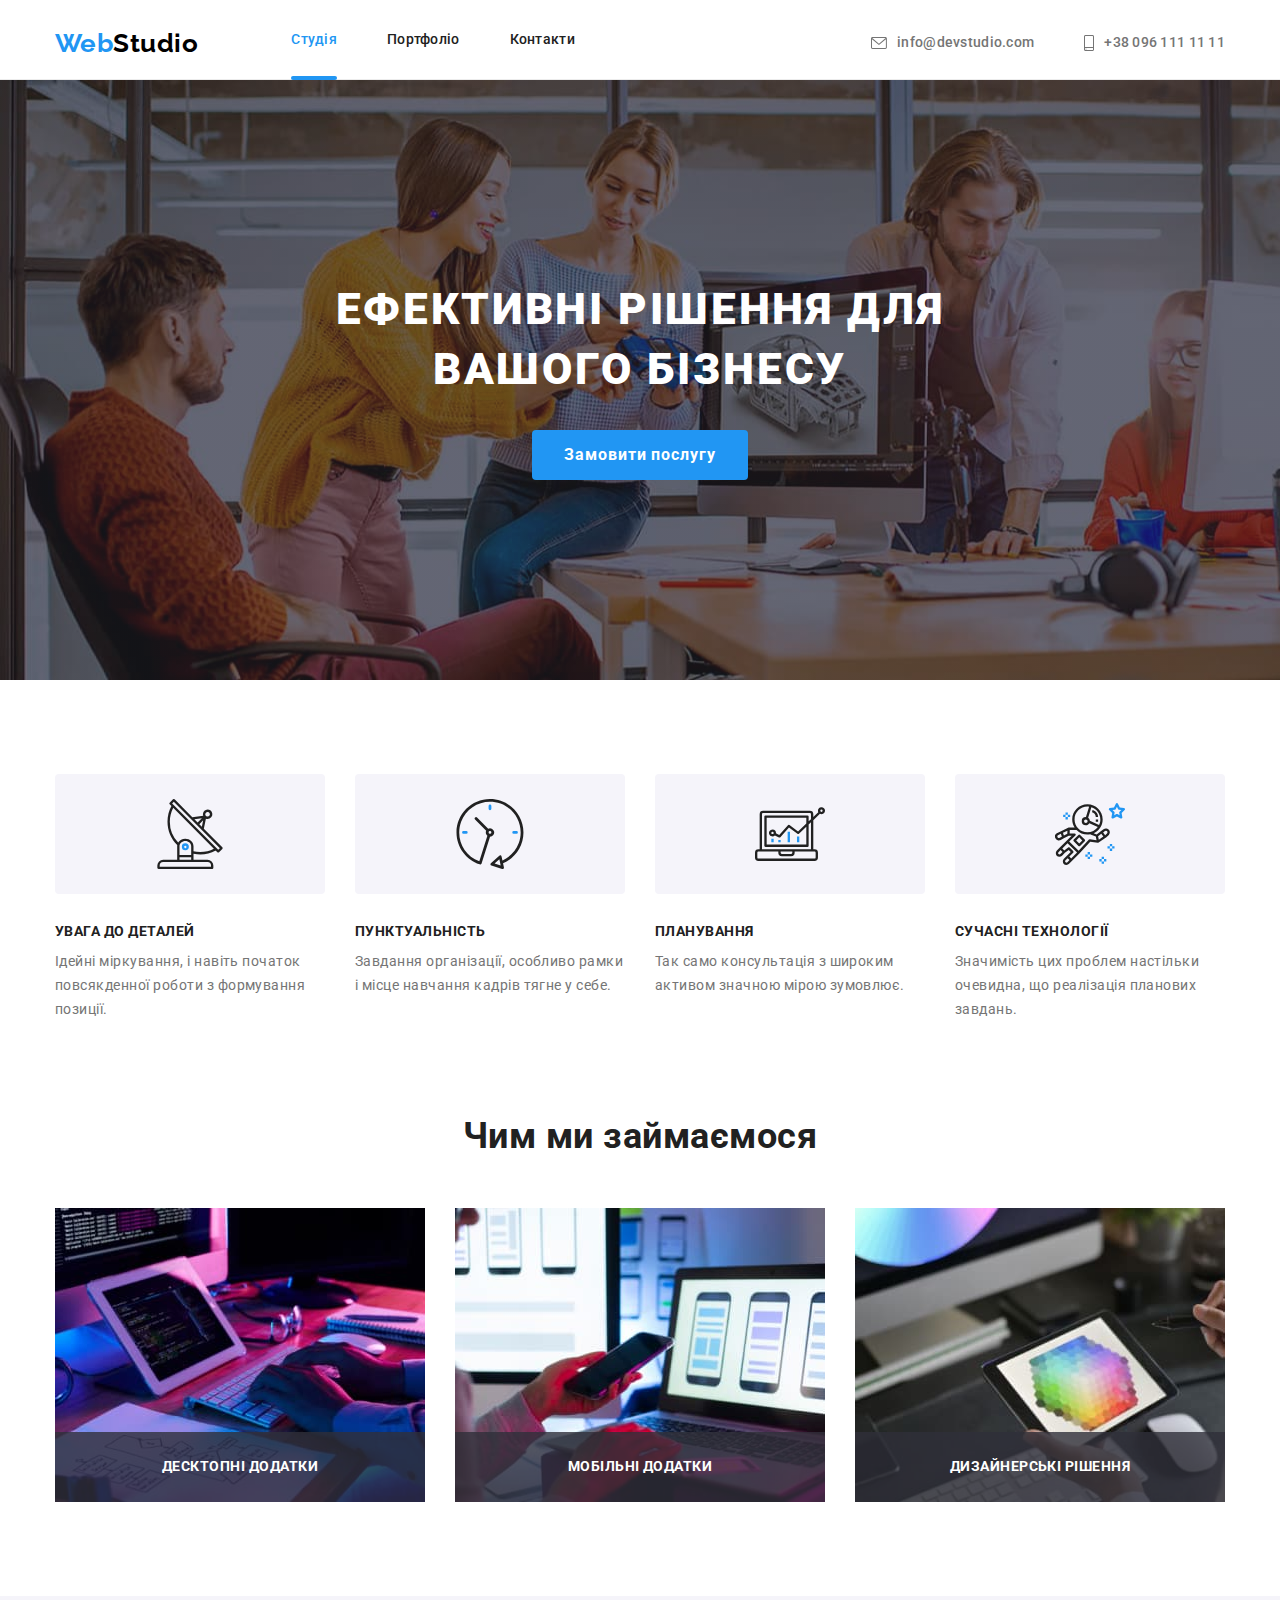
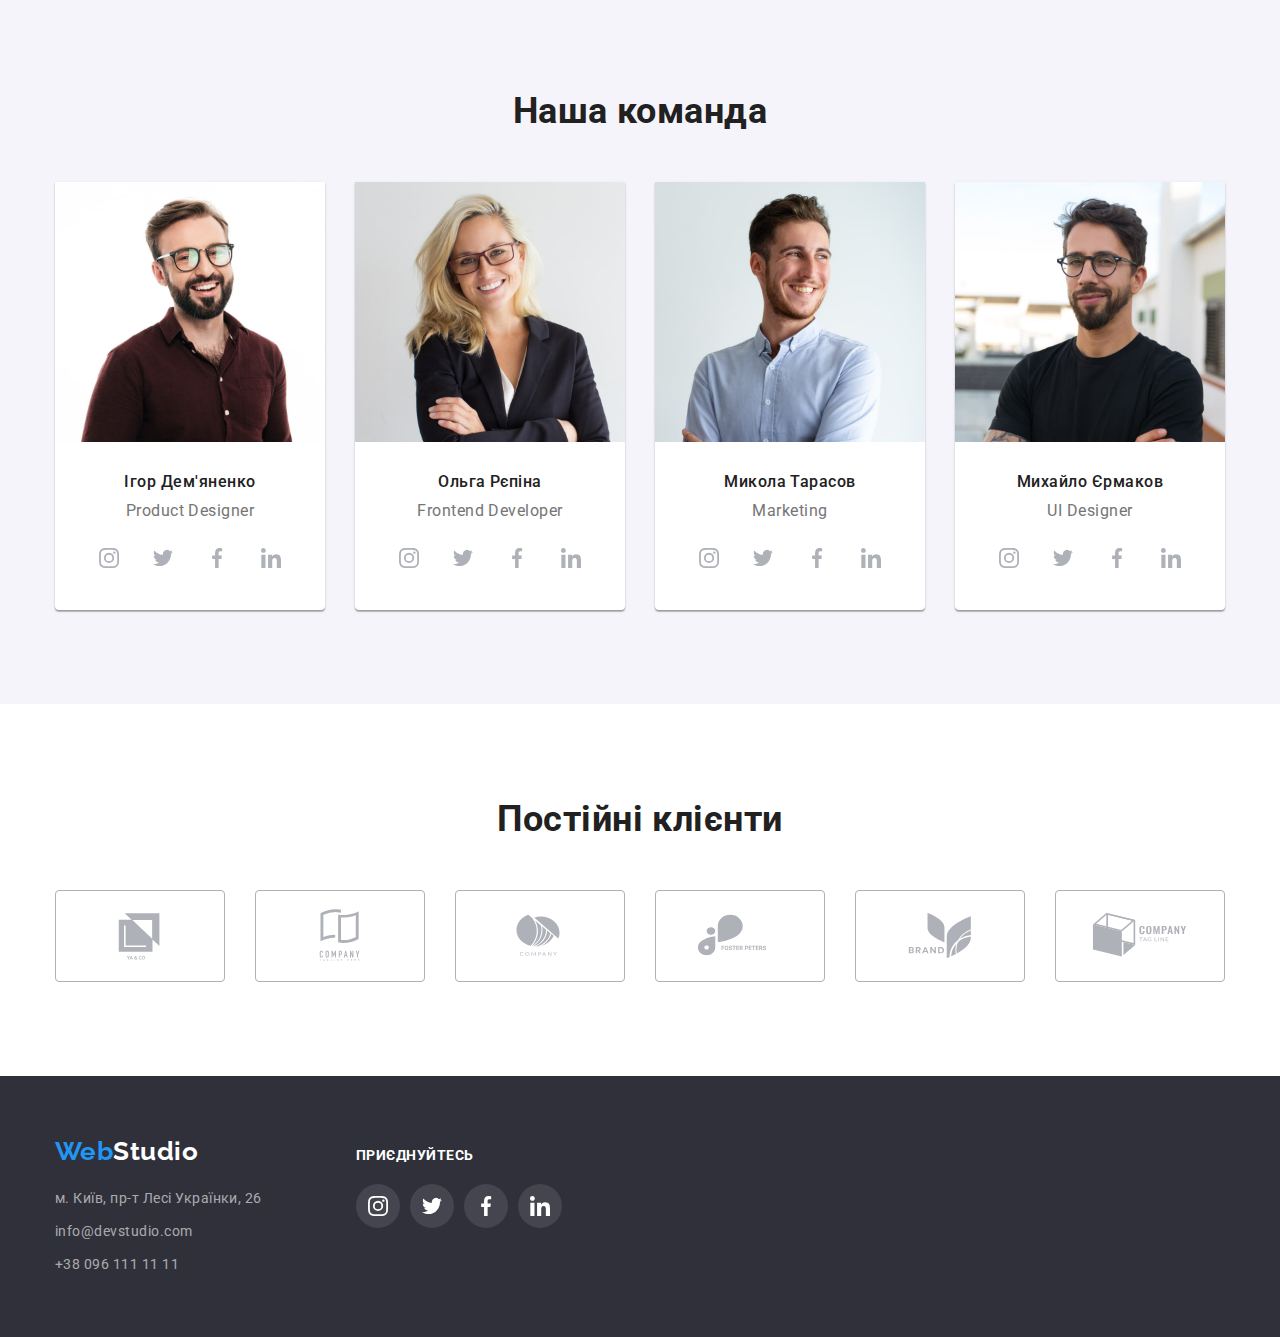
==== index.html @ 69c595b0 "Clone repository" ====
<!DOCTYPE html>
<html lang="uk">
<head>
    <meta charset="UTF-8">
    <meta http-equiv="X-UA-Compatible" content="IE=edge">
    <meta name="viewport" content="width=device-width, initial-scale=1.0">
    <title>Webstudio</title>

    <link rel="preconnect" href="https://fonts.googleapis.com">
    <link rel="preconnect" href="https://fonts.gstatic.com" crossorigin>
    <link href="https://fonts.googleapis.com/css2?family=Raleway:wght@700&family=Roboto:wght@400;500;700;900&display=swap"
        rel="stylesheet">

        <link rel="stylesheet" href="https://cdnjs.cloudflare.com/ajax/libs/modern-normalize/1.1.0/modern-normalize.min.css">

    <link rel="stylesheet" href="./css/styles.css">
</head>
<body>
    <header class="page-header">
        <div class="container page-header-container">
            <nav class="page-navigation page-navigation-container">
                <a class="logo-header link" href="./index.html">Web<span class="logo-black">Studio</span></a> 
                <ul class="menu menu-container list">
                    <li class="menu-item">
                        <a class="menu-link current link" href="./index.html">Студія</a>
                    </li>
                    <li class="menu-item">
                        <a class="menu-link link" href="./portfolio.html">Портфоліо</a>
                    </li>
                    <li class="menu-item">
                        <a class="menu-link link" href="#">Контакти</a>
                    </li>
                </ul>
            </nav>
                <ul class="page-header-contacts contacts-container list">
                    <li class="page-header-contacts-item">
                        <a class="contact link" href="mailto:info@devstudio.com">
                            <svg class="icon-header" width="16" height="12">
                                <use href="./images/sprite.svg#icon-envelope"></use>
                            </svg>info@devstudio.com</a>
                    </li>
                    <li class="page-header-contacts-item">
                        <a class="contact link" href="tel:+380961111111">
                            <svg class="icon-header" width="10" height="16">
                                <use href="./images/sprite.svg#icon-smartphone"></use>
                            </svg>+38 096 111 11 11</a>
                    </li>
                </ul>
        </div>
    </header>

    <main>
        <section class="hero">
            <div class="container">
                <h1 class="hero-title">Ефективні рішення для вашого бізнесу</h1>
                <button type="button" class="modal-open-btn" data-modal-open>Замовити послугу</button>
            </div>
        </section>

        <section class="advantages section">
            <div class="container">
                <h2 class="section-title visually-hidden">Наші переваги</h2>
                <ul class="advantages-list list">
                    <li class="advantages-item">
                        <div class="advantages-icon-box">
                            <svg width="70" height="70">
                                <use href="./images/sprite.svg#icon-antenna"></use>
                            </svg>
                        </div>
                        <h3 class="advantages-subtitle subtitle">Увага до деталей</h3>
                        <p class="advantages-desc">Ідейні міркування, і навіть початок повсякденної роботи з формування позиції.
                        </p>
                    </li>
                    <li class="advantages-item">
                        <div class="advantages-icon-box">
                            <svg width="70" height="70">
                                <use href="./images/sprite.svg#icon-clock"></use>
                            </svg>
                        </div>
                        <h3 class="advantages-subtitle subtitle">Пунктуальність</h3>
                        <p class="advantages-desc">Завдання організації, особливо рамки і місце навчання кадрів тягне у себе.
                        </p>
                    </li>
                    <li class="advantages-item">
                        <div class="advantages-icon-box">
                            <svg width="70" height="70">
                                <use href="./images/sprite.svg#icon-diagram"></use>
                            </svg>
                        </div>
                        <h3 class="advantages-subtitle subtitle">Планування</h3>
                        <p class="advantages-desc">Так само консультація з широким активом значною мірою зумовлює.</p>
                    </li>
                    <li class="advantages-item">
                        <div class="advantages-icon-box"> 
                            <svg width="70" height="70">
                                <use href="./images/sprite.svg#icon-astronaut"></use>
                            </svg>
                        </div>
                        <h3 class="advantages-subtitle subtitle">Сучасні технології</h3>
                        <p class="advantages-desc">Значимість цих проблем настільки очевидна, що реалізація планових завдань.
                        </p>
                    </li>
                </ul>
            </div>
        </section>

        <section class="gallery section">
            <div class="container">
                <h2 class="section-title">Чим ми займаємося</h2>
                <ul class="gallery-list list">
                    <li class="gallery-item">
                        <div class="gallery-item-box">
                            <p class="gallery-item-desc">
                                Десктопні додатки
                            </p>
                        </div>
                        <img src="./images/img1.jpg" alt="Людина пише код" width="370">
                    </li>
                    <li class="gallery-item">
                        <div class="gallery-item-box">
                            <p class="gallery-item-desc">
                                Мобільні додатки
                            </p>
                        </div>
                        <img src="./images/img2.jpg" alt="Людина тримає телефон" width="370">
                    </li>
                    <li class="gallery-item">
                        <div class="gallery-item-box">
                            <p class="gallery-item-desc">
                                Дизайнерські рішення
                            </p>
                        </div>
                        <img src="./images/img3.jpg" alt="Людина працює над дизайном" width="370">
                    </li>
                </ul>
            </div>
        </section>

        <section class="team section">
            <div class="container">
                <h2 class="section-title">Наша команда</h2>
                <ul class="team-list list">
                    <li class="team-item">
                        <img src="./images/igor_d.jpg" alt="Ігор Дем'яненко" width="270">
                        <div class="team-item-info">
                            <h3 class="team-member subtitle">Ігор Дем'яненко</h3>
                            <p class="team-desc">Product Designer</p>
                            <ul class="team-sm-links list">
                                <li class="sm-links-item">
                                    <a class="sm-link-icon" href="">
                                        <svg class="icon" width="20" height="20">
                                            <use href="./images/sprite.svg#icon-instagram"></use>
                                        </svg>
                                    </a>
                                </li>
                                <li class="sm-links-item">
                                    <a class="sm-link-icon" href="">
                                        <svg class="icon" width="20" height="20">
                                            <use href="./images/sprite.svg#icon-twitter"></use>
                                        </svg>
                                    </a>
                                </li>
                                <li class="sm-links-item">
                                    <a class="sm-link-icon" href="">
                                        <svg class="icon" width="20" height="20">
                                            <use href="./images/sprite.svg#icon-facebook"></use>
                                        </svg>
                                    </a>
                                </li>
                                <li class="sm-links-item"> 
                                    <a class="sm-link-icon" href="">
                                        <svg class="icon" width="20" height="20">
                                            <use href="./images/sprite.svg#icon-linkedin"></use>
                                        </svg>
                                    </a>
                                </li>
                            </ul>
                        </div>
                    </li>
                    <li class="team-item">
                        <img src="./images/olga_r.jpg" alt="Ольга Рєпіна" width="270">
                        <div class="team-item-info">
                            <h3 class="team-member subtitle">Ольга Рєпіна</h3>
                            <p class="team-desc">Frontend Developer</p>
                            <ul class="team-sm-links list">
                                <li class="sm-links-item">
                                    <a class="sm-link-icon" href="">
                                        <svg class="icon" width="20" height="20">
                                            <use href="./images/sprite.svg#icon-instagram"></use>
                                        </svg>
                                    </a>
                                </li>
                                <li class="sm-links-item">
                                    <a class="sm-link-icon" href="">
                                        <svg class="icon" width="20" height="20">
                                            <use href="./images/sprite.svg#icon-twitter"></use>
                                        </svg>
                                    </a>
                                </li>
                                <li class="sm-links-item">
                                    <a class="sm-link-icon" href="">
                                        <svg class="icon" width="20" height="20">
                                            <use href="./images/sprite.svg#icon-facebook"></use>
                                        </svg>
                                    </a>
                                </li>
                                <li class="sm-links-item">
                                    <a class="sm-link-icon" href="">
                                        <svg class="icon" width="20" height="20">
                                            <use href="./images/sprite.svg#icon-linkedin"></use>
                                        </svg>
                                    </a>
                                </li>
                            </ul>
                        </div>
                    </li>
                    <li class="team-item">
                        <img src="./images/mykola_t.jpg" alt="Микола Тарасов" width="270">
                        <div class="team-item-info">
                            <h3 class="team-member subtitle">Микола Тарасов</h3>
                            <p class="team-desc">Marketing</p>
                            <ul class="team-sm-links list">
                                <li class="sm-links-item">
                                    <a class="sm-link-icon" href="">
                                        <svg class="icon" width="20" height="20">
                                            <use href="./images/sprite.svg#icon-instagram"></use>
                                        </svg>
                                    </a>
                                </li>
                                <li class="sm-links-item">
                                    <a class="sm-link-icon" href="">
                                        <svg class="icon" width="20" height="20">
                                            <use href="./images/sprite.svg#icon-twitter"></use>
                                        </svg>
                                    </a>
                                </li>
                                <li class="sm-links-item">
                                    <a class="sm-link-icon" href="">
                                        <svg class="icon" width="20" height="20">
                                            <use href="./images/sprite.svg#icon-facebook"></use>
                                        </svg>
                                    </a>
                                </li>
                                <li class="sm-links-item">
                                    <a class="sm-link-icon" href="">
                                        <svg class="icon" width="20" height="20">
                                            <use href="./images/sprite.svg#icon-linkedin"></use>
                                        </svg>
                                    </a>
                                </li>
                            </ul>
                        </div>
                    </li>
                    <li class="team-item ">
                        <img src="./images/myhailo_e.jpg" alt="Михайло Єрмаков" width="270">
                        <div class="team-item-info">
                            <h3 class="team-member subtitle">Михайло Єрмаков</h3>
                            <p class="team-desc">UI Designer</p>
                            <ul class="team-sm-links list">
                                <li class="sm-links-item">
                                    <a class="sm-link-icon" href="">
                                        <svg class="icon" width="20" height="20">
                                            <use href="./images/sprite.svg#icon-instagram"></use>
                                        </svg>
                                    </a>
                                </li>
                                <li class="sm-links-item">
                                    <a class="sm-link-icon" href="">
                                        <svg class="icon" width="20" height="20">
                                            <use href="./images/sprite.svg#icon-twitter"></use>
                                        </svg>
                                    </a>
                                </li>
                                <li class="sm-links-item">
                                    <a class="sm-link-icon" href="">
                                        <svg class="icon" width="20" height="20">
                                            <use href="./images/sprite.svg#icon-facebook"></use>
                                        </svg>
                                    </a>
                                </li>
                                <li class="sm-links-item">
                                    <a class="sm-link-icon" href="">
                                        <svg class="icon" width="20" height="20">
                                            <use href="./images/sprite.svg#icon-linkedin"></use>
                                        </svg>
                                    </a>
                                </li>
                            </ul>
                        </div>
                    </li>
                </ul>
            </div>
        </section>

        <section class="clients section">
            <div class="container">
                <h2 class="section-title">Постійні клієнти</h2>
                <ul class="clients-list list">
                    <li class="clients-list-item">
                        <a class="client link" href="">
                            <svg class="client-icon" width="106" height="60">
                                <use href="./images/sprite.svg#icon-first-logo"></use>
                            </svg>
                        </a>
                    </li>
                    <li class="clients-list-item">
                        <a class="client link" href="">
                            <svg class="client-icon" width="106" height="60">
                                <use href="./images/sprite.svg#icon-second-logo"></use>
                            </svg>
                        </a>
                    </li>
                    <li class="clients-list-item">
                        <a class="client link" href="">
                            <svg class="client-icon" width="106" height="60">
                                <use href="./images/sprite.svg#icon-third-logo"></use>
                            </svg>
                        </a>
                    </li>
                    <li class="clients-list-item">
                        <a class="client link" href="">
                            <svg class="client-icon" width="106" height="60">
                                <use href="./images/sprite.svg#icon-fourth-logo"></use>
                            </svg>
                        </a>
                    </li>
                    <li class="clients-list-item">
                        <a class="client link" href="">
                            <svg class="client-icon" width="106" height="60">
                                <use href="./images/sprite.svg#icon-fifth-logo"></use>
                            </svg>
                        </a>
                    </li>
                    <li class="clients-list-item">
                        <a class="client link" href="">
                            <svg class="client-icon" width="106" height="60">
                                <use href="./images/sprite.svg#icon-sixth-logo"></use>
                            </svg>
                        </a>
                    </li>
                </ul>
            </div>
        </section>
    </main>

    <footer class="page-footer">
        <div class="container footer-sections">
            <div class="footer-address">
                <a class="logo-footer link" href="./index.html">Web<span class="logo-white">Studio</span></a>
                <address class="footer-info">
                    <ul class="footer-info-list list">
                        <li class="footer-info-item">
                            <a class="location link" href="https://goo.gl/maps/CPtrU1FHBa2aNyZL9" target="_blank"
                                rel="noopener noreferrer nofollow">
                                м. Київ, пр-т Лесі Українки, 26
                            </a>
                        </li>
                        <li class="footer-info-item">
                            <a class="page-footer-email link" href="mailto:info@devstudio.com">info@devstudio.com</a>
                        </li>
                        <li class="footer-info-item">
                            <a class="page-footer-phone-number link" href="tel:+380961111111">+38 096 111 11 11</a>
                        </li>
                    </ul>
                </address>
            </div>
            
            <div class="footer-social-links">
                <p class="footer-sl-title">Приєднуйтесь</p>
                <ul class="footer-social-links-list list">
                    <li class="footer-sl-item">
                        <a class="sm-link-icon footer-link link" href="">
                            <svg class="footer-icon" width="20" height="20">
                                <use href="./images/sprite.svg#icon-instagram"></use>
                            </svg>
                        </a>
                    </li>
                    <li class="footer-sl-item">
                        <a class="sm-link-icon footer-link link" href="">
                            <svg class="footer-icon" width="20" height="20">
                                <use href="./images/sprite.svg#icon-twitter"></use>
                            </svg>
                        </a>
                    </li>
                    <li class="footer-sl-item">
                        <a class="sm-link-icon footer-link link" href="">
                            <svg class="footer-icon" width="20" height="20">
                                <use href="./images/sprite.svg#icon-facebook"></use>
                            </svg>
                        </a>
                    </li>
                    <li class="footer-sl-item">
                        <a class="sm-link-icon footer-link link" href="">
                            <svg class="footer-icon" width="20" height="20">
                                <use href="./images/sprite.svg#icon-linkedin"></use>
                            </svg>
                        </a>
                    </li>
                </ul>
            </div>
        </div>
    </footer>

    <div class="backdrop is-hidden" data-modal>
        <div class="modal">
            <button type="button" class="modal-close-btn" data-modal-close>
                <svg class="close-icon" width="18" height="18">
                    <use href="./images/sprite.svg#icon-modal-close-btn"></use>
                </svg>
            </button>
        </div>
    </div>

    <script src="./js/modal.js"></script>
</body>
</html>
---- css/styles.css ----
:root {
    --primary-text-color: #212121;
    --secondary-text-color: #757575;
    --accent-color: #2196F3;
    --active-accent-color: #188CE8;
    --primary-white-color: #FFFFFF;
    --primary-black-color: #000000;
    --logo-font: 'Raleway', sans-serif;
    --hero-bcg-color: #C4C4C4;
    --footer-bcg-color: #2F303A;
    --primary-grey-color: #F5F4FA;
    --opacity-white: rgba(255, 255, 255, 0.6);
    --footer-icon-bcg: rgba(255, 255, 255, 0.1);
    --description-bcg: rgba(47, 48, 58, 0.8);
    --portfolio-overlay-color: rgba(33, 150, 243, 0.9);
    --backdrop-bcg-color: rgba(0, 0, 0, 0.2);
    --border-color: #EEEEEE;
    --header-border: #ECECEC;
    --icon-color: #AFB1B8;
    --transition-basic: 250ms cubic-bezier(0.4, 0, 0.2, 1);
    --transition-long: 400ms cubic-bezier(0.4, 0, 0.2, 1);
}

.link {
    text-decoration: none;
    display: inline-block;
}

.list {
    list-style: none;
}

img {
    display: block;
}

body {
    font-family: 'Roboto', sans-serif;
    background-color: var(--primary-white-color);
    letter-spacing: 0.03em;
}

h1, h2, h3, h4, p {
    margin-top: 0;
    margin-bottom: 0;
}

ul, ol {
    margin-top: 0;
    margin-bottom: 0;
    padding-left: 0;
}

/* Common classes  */

.container {
    width: 1200px;
    margin-left: auto;
    margin-right: auto;
    padding-left: 15px;
    padding-right: 15px;
}

.section {
    padding-top: 94px;
}

.section-title {
    font-weight: 700;
    font-size: 36px;
    line-height: 1.17;
    text-align: center;
    color: var(--primary-text-color);
    margin-bottom: 50px;
}

.subtitle {
    margin-bottom: 10px;
}

.visually-hidden {
    position: absolute;
    white-space: nowrap;
    width: 1px;
    height: 1px;
    overflow: hidden;
    border: 0;
    padding: 0;
    clip: rect(0 0 0 0);
    clip-path: inset(50%);
    margin: -1px;
}

/* LOGO */

.logo-header,
.logo-footer, 
.logo-black, 
.logo-white {
    font-family: var(--logo-font);
    font-weight: 700;
    font-size: 26px;
    line-height: 1.19;
}

.logo-header {
    margin-right: 93px;
}

.logo-header, .logo-footer {
    color: var(--accent-color);
}
.logo-black {
    color: var(--primary-black-color);
}

.logo-white {
    color: var(--primary-white-color);
}

/* HEADER */

.page-header-container,
.page-navigation-container,
.contacts-container {
    display: flex;
    align-items: center;
}

.menu-container {
    display: flex;
    align-items: center;
    column-gap: 50px;
}

.page-header {
    padding-top: 7px;
    border-bottom: 1px solid var(--header-border);
}

.menu-link, 
.contact {
    font-weight: 500;
    font-size: 14px;
    line-height: 1.14;
    letter-spacing: 0.02em;
    transition: color var(--transition-basic);
}

.contact {
    color: var(--secondary-text-color);
    display: flex;
    align-items: center;
}

.menu-link {
    position: relative;
    padding-top: 25px;
    padding-bottom: 31px;
    color: var(--primary-text-color);
}

.menu-link::before {
    content: "";
    position: absolute;
    height: 4px;
    width: 100%;
    right: 0;
    bottom: -1px;
    border-radius: 2px;
    background: var(--accent-color);
    transform: scale(0);
    transition: transform var(--transition-basic);
}

.menu-link:hover::before,
.menu-link:focus::before {
    transform: scale(1);
}

.menu-link.current {
    color: var(--accent-color);
}

.menu-link.current::after {
    content: "";
    position: absolute;
    display: block;
    height: 4px;
    width: 100%;
    right: 0;
    bottom: -1px;
    border-radius: 2px;
    background: var(--accent-color);
}

.page-header-contacts {
    margin-left: auto;
}

.page-header-contacts-item:not(:last-child) {
    margin-right: 50px;
}

.icon-header {
    fill: currentColor;
    margin-right: 10px;
}

.menu-link:hover,
.menu-link:focus,
.contact:hover,
.contact:focus {
    color: var(--accent-color);
}

/* HERO */

.hero {
    padding-top: 200px;
    padding-bottom: 200px;
    text-align: center;
    background-color: var(--hero-bcg-color);
    background-image: linear-gradient(rgba(47, 48, 58, 0.4),rgba(47, 48, 58, 0.4)),
    url(../images/hero_bg.jpg);
    max-width: 1600px;
    margin: 0 auto;
    background-size: cover;
    background-repeat: no-repeat;
}

.hero-title {
    font-weight: 900;
    font-size: 44px;
    line-height: 1.36;
    letter-spacing: 0.06em;
    text-transform: uppercase;
    display: flex;
    width: 696px;
    margin-bottom: 30px;
    margin-left: auto;
    margin-right: auto;
    
    color: var(--primary-white-color);
}

/* BUTTON */

.modal-open-btn {
    font-weight: 700;
    font-size: 16px;
    line-height: 1.88;
    align-items: center;
    letter-spacing: 0.06em;
    padding: 10px 32px;
    border-radius: 4px;
    cursor: pointer;
    border: 0;
    transition: color var(--transition-basic), background-color var(--transition-basic);
    
    color: var(--primary-white-color);
    background-color: var(--accent-color);
}

.modal-open-btn:hover,
.modal-open-btn:focus {
    color: var(--primary-white-color);
    background-color: var(--active-accent-color);
}

/* ADVANTAGES */

.advantages-list{
    display: flex;
    justify-content: space-between;
    gap: 30px;
}

.advantages-item {
    flex-basis: calc((100% - 90px) / 4);
}

.advantages-icon-box {
    background-color: var(--primary-grey-color);
    display: flex;
    justify-content: center;
    align-items: center;
    height: 120px;
    border-radius: 4px;
    margin-bottom: 30px;
}

.advantages-subtitle {
    font-weight: 700;
    font-size: 14px;
    line-height: 1.14;
    text-transform: uppercase;
    color: var(--primary-text-color);
}

.advantages-desc {
    font-size: 14px;
    line-height: 1.71;
    color: var(--secondary-text-color);
}

/* GALLERY */

.gallery {
    padding-bottom: 94px;
}

.gallery-list {
    display: flex;
    justify-content: space-between;
}

.gallery-item {
    position: relative;
}

.gallery-item-box {
    position: absolute;
    display: flex;
    align-items: center;
    justify-content: center;
    bottom: 0;
    left: 0;
    width: 100%;
    height: 70px;
    background-color: var(--description-bcg);
}

.gallery-item-desc {
    font-weight: 700;
    font-size: 14px;
    line-height: 1.14;
    text-transform: uppercase;
    color: var(--primary-white-color);
}

/* TEAM */

.team {
    background-color: var(--primary-grey-color);
    padding-bottom: 94px;
}

.team-list {
    display: flex;
    justify-content: space-between;
    gap: 30px;
}

.team-item {
    background-color: var(--primary-white-color);
    text-align: center;
    box-shadow: 0px 1px 3px rgba(0, 0, 0, 0.12), 0px 1px 1px rgba(0, 0, 0, 0.14), 0px 2px 1px rgba(0, 0, 0, 0.2);
    border-radius: 0px 0px 4px 4px;
}

.team-item-info {
    padding-top: 30px;
    padding-bottom: 30px;
}

.team-member {
    font-weight: 500;
    font-size: 16px;
    line-height: 1.19;
    color: var(--primary-text-color);
}

.team-desc {
    font-size: 16px;
    line-height: 1.19;
    color: var(--secondary-text-color);
}

.team-sm-links {
    margin-top: 16px;
    display: flex;
    justify-content: center;
    gap: 10px;
}

.sm-link-icon {
    display: flex;
    align-items: center;
    justify-content: center;
    border-radius: 50%;
    width: 44px;
    height: 44px;

    transition: background-color var(--transition-basic);
}

.sm-link-icon:hover,
.sm-link-icon:focus {
    background-color: var(--accent-color);
}

.icon {
    fill: var(--icon-color);
    transition: fill var(--transition-basic);
}

.sm-link-icon:hover .icon,
.sm-link-icon:focus .icon {
    fill: var(--primary-white-color);
}

/* CLIENTS */

.clients {
    padding-bottom: 94px;
}

.clients-list {
    display: flex;
    justify-content: space-between;
    gap: 30px;
}

.clients-list-item {
    flex-basis: calc((100% - 150px) / 6);
}

.client {
    display: flex;
    justify-content: center;
    align-items: center;
    height: 92px;
    fill: var(--icon-color);
    border: 1px solid var(--icon-color);
    border-radius: 4px;

    transition: fill var(--transition-basic), border var(--transition-basic);
}

.client:hover,
.client:focus {
    fill: var(--accent-color);
    border: 1px solid var(--accent-color);
}

/* FOOTER */

.page-footer {
    background-color: var(--footer-bcg-color);
    padding-top: 60px;
    padding-bottom: 60px;
}

.footer-sections {
    display: flex;
    align-items: baseline;
}

.footer-address {
    margin-right: 70px;
}

.footer-info {
    margin-top: 20px;
    width: 231px;
}

.footer-info-item:not(:last-child) {
    margin-bottom: 9px;
}

.location,
.page-footer-email,
.page-footer-phone-number {
    font-style: normal;
    font-size: 14px;
    line-height: 1.71;
    color: var(--opacity-white);

    transition: color var(--transition-basic);
}

.location:hover,
.location:focus,
.page-footer-email:hover,
.page-footer-email:focus,
.page-footer-phone-number:hover,
.page-footer-phone-number:focus {
    color: var(--primary-white-color);
}

.footer-sl-title {
    font-weight: 700;
    font-size: 14px;
    line-height: 1.14;
    text-transform: uppercase;
    color: var(--primary-white-color);
}

.footer-social-links-list {
    display: flex;
    gap: 10px;
    margin-top: 20px;
}

.footer-link {
    background-color: var(--footer-icon-bcg);
}

.footer-icon {
    fill: var(--primary-white-color);
}

/* Portfolio */

.portfolio {
    padding-bottom: 94px;
}

.filter-list {
    display: flex;
    justify-content: center;
    gap: 8px;
}

.filter-item-btn {
    font-family: inherit;
    font-weight: 500;
    font-size: 16px;
    line-height: 1.66;
    text-align: center;
    padding: 6px 22px;
    border-radius: 4px;
    color: var(--primary-text-color);
    background-color: var(--primary-grey-color);
    cursor: pointer;
    border: 0;

    transition: color var(--transition-basic), background-color var(--transition-basic), box-shadow var(--transition-basic);
}

.filter-item-btn:hover,
.filter-item-btn:focus {
    color: var(--primary-white-color);
    background-color: var(--accent-color);
    box-shadow: 0px 3px 1px rgba(0, 0, 0, 0.1), 0px 1px 2px rgba(0, 0, 0, 0.08), 0px 2px 2px rgba(0, 0, 0, 0.12);
}

.portfolio-list {
    display: flex;
    flex-wrap: wrap;
    gap: 30px;
    margin-top: 50px;
}

.portfolio-item {
    flex-basis: calc((100% - 60px) / 3);

}

.portfolio-item-link {
    transition: box-shadow var(--transition-basic);
}

.portfolio-item-link:hover,
.portfolio-item-link:focus {
    box-shadow: 0px 1px 1px rgba(0, 0, 0, 0.12), 0px 4px 4px rgba(0, 0, 0, 0.06), 1px 4px 6px rgba(0, 0, 0, 0.16);
}

.portfolio-item-info {
    padding: 20px 24px;
    border-left: 1px solid var(--border-color);
    border-right: 1px solid var(--border-color);
    border-bottom: 1px solid var(--border-color);
}

.portfolio-item-title {
    font-weight: 700;
    font-size: 18px;
    line-height: 2;
    letter-spacing: 0.06em;
    margin-bottom: 4px;
    color: var(--primary-text-color);
}

.portfolio-desc {
    font-size: 16px;
    line-height: 1.88;
    color: var(--secondary-text-color);
}

.portfolio-wrapper {
    position: relative;
    display: flex;
    overflow: hidden;
    
}

.portfolio-overlay {
    position: absolute;
    top: 0;
    left: 0;
    width: 100%;
    height: 100%;
    overflow: auto;
    transform: translateY(101%);
    transition: transform var(--transition-long);
    
    font-size: 18px;
    line-height: 1.56;
    padding: 63px 24px;
    color: var(--primary-white-color);
    background-color: var(--portfolio-overlay-color);
}

.portfolio-item-link:hover .portfolio-overlay,
.portfolio-item-link:focus .portfolio-overlay {
    transform: translateY(0);
}

/* BACKDROP MODAL */

.backdrop {
    position: fixed;
    top: 0;
    left: 0;
    z-index: 100;
    width: 100%;
    height: 100%;
    background-color: var(--backdrop-bcg-color);
    
    transition: visibility var(--transition-long), opacity var(--transition-long);
}

.backdrop.is-hidden {
    visibility: hidden;
    opacity: 0;
    pointer-events: none;
}

.modal {
    position: absolute;
    top: 50%;
    left: 50%;
    transform: translate(-50%, -50%);
    width: 528px;
    height: 581px;
    background-color: var(--primary-white-color);
    box-shadow: 0px 1px 3px rgba(0, 0, 0, 0.12), 0px 1px 1px rgba(0, 0, 0, 0.14), 0px 2px 1px rgba(0, 0, 0, 0.2);
    border-radius: 4px;
}

.modal-close-btn {
    position: absolute;
    top: 8px;
    right: 8px;
    background-color: transparent;
    border: 1px solid rgba(0, 0, 0, 0.1);
    border-radius: 50%;
    cursor: pointer;
    width: 30px;
    height: 30px;
    display: flex;
    align-items: center;
    justify-content: center;
    padding: 0;
}
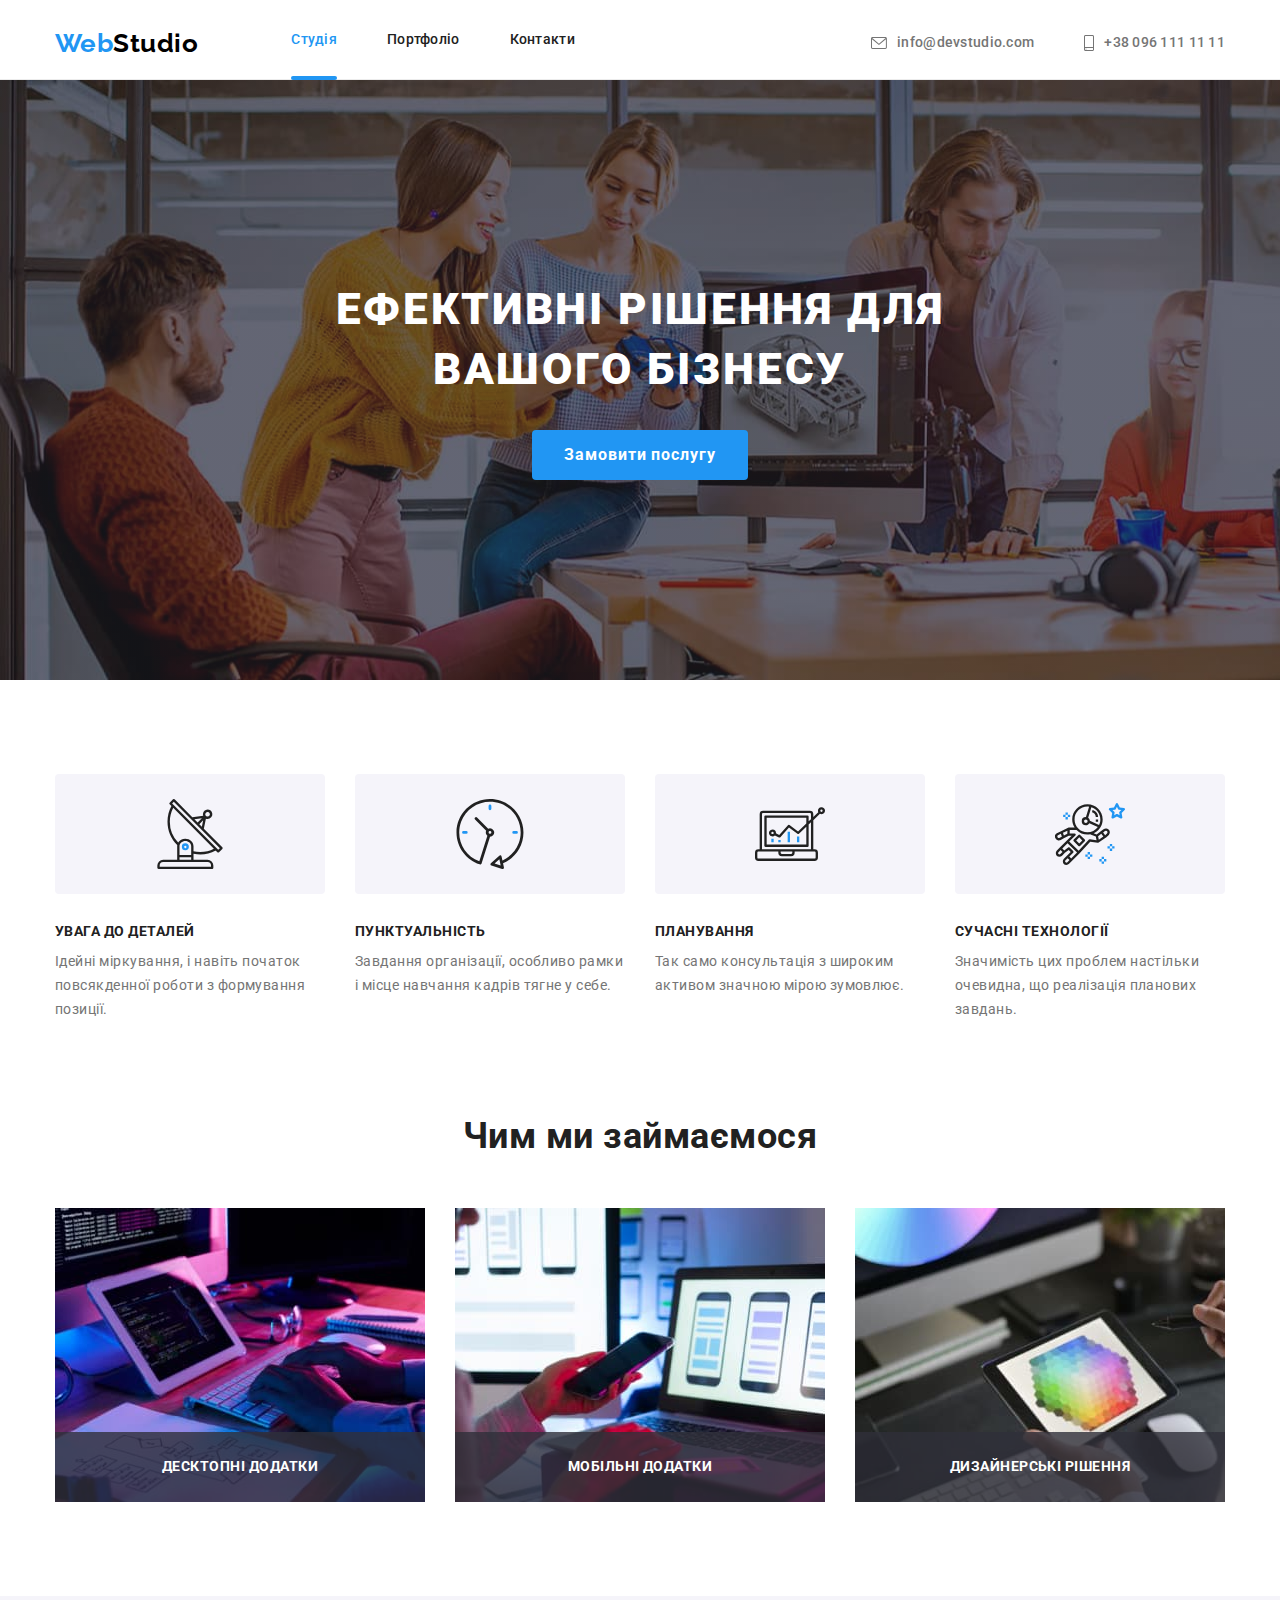
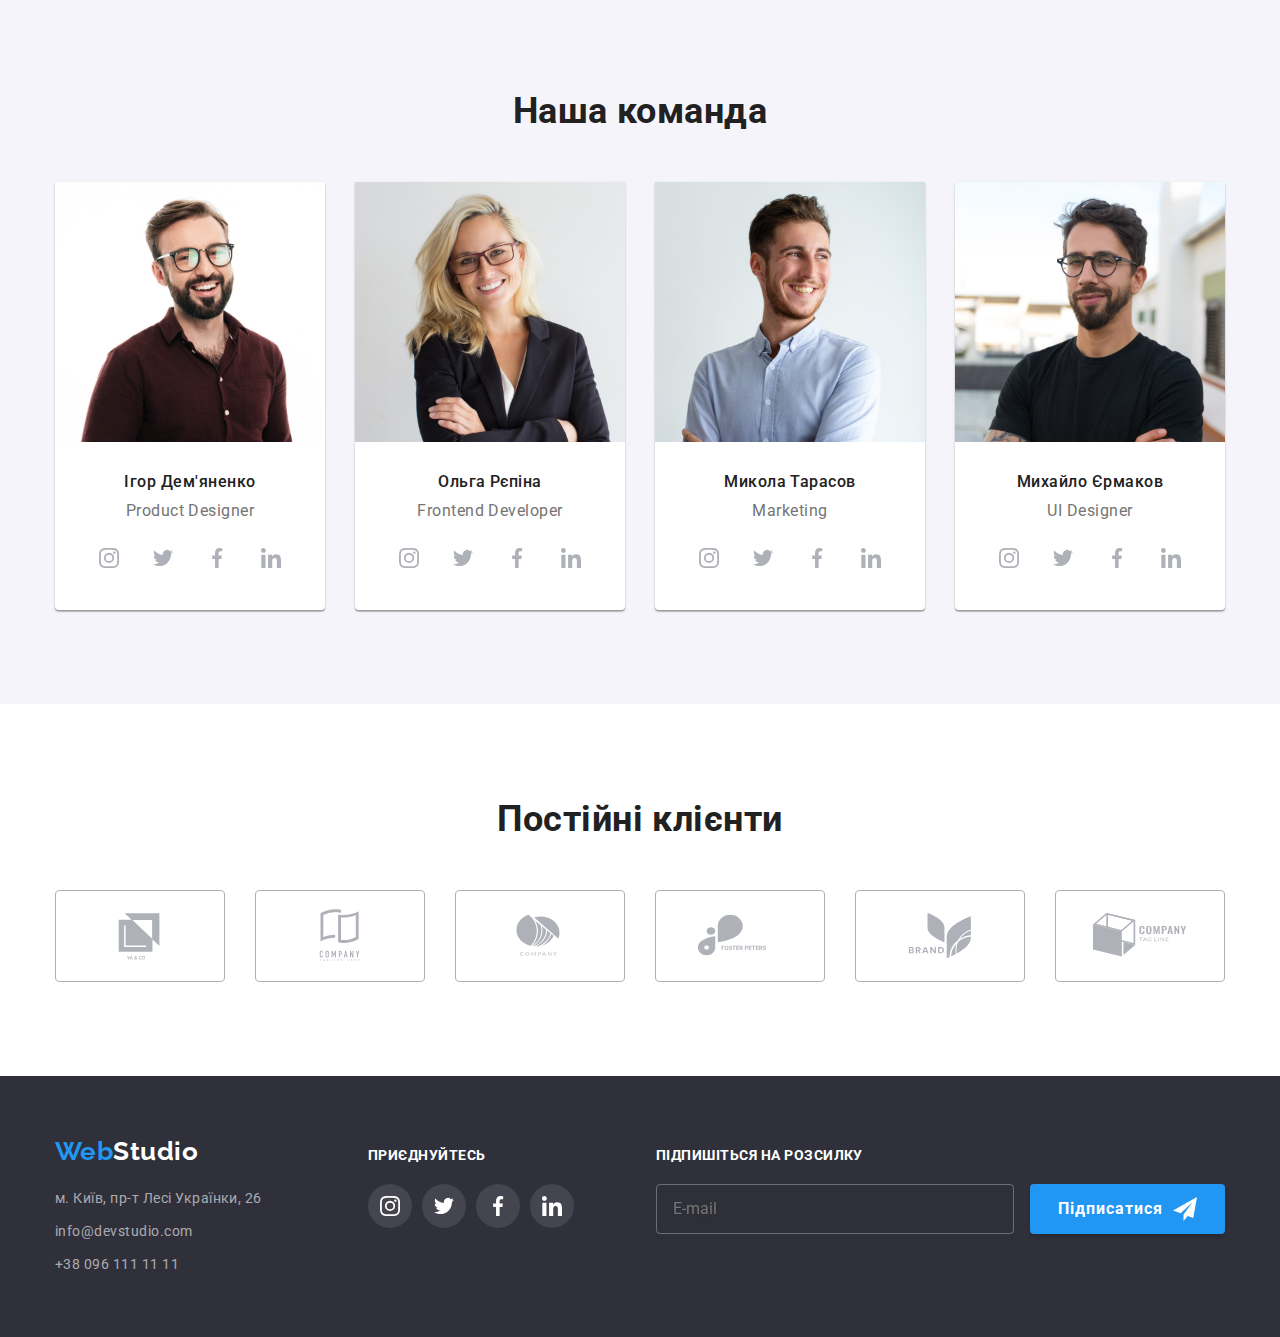
==== commit fd96b66b: "Footer mailing done" ====
--- a/index.html
+++ b/index.html
@@ -366,7 +366,7 @@
             </div>
             
             <div class="footer-social-links">
-                <p class="footer-sl-title">Приєднуйтесь</p>
+                <p class="footer-subtitle">Приєднуйтесь</p>
                 <ul class="footer-social-links-list list">
                     <li class="footer-sl-item">
                         <a class="sm-link-icon footer-link link" href="">
@@ -398,6 +398,25 @@
                     </li>
                 </ul>
             </div>
+
+            <div class="footer-mailing">
+                <p class="footer-subtitle">Підпишіться на розсилку</p>
+                <form>
+                    <label class="footer-email-label">
+                        <input type="email" name="email" placeholder="E-mail" class="footer-email-input" required />
+                    </label>
+                    <button type="submit" class="submit-button">
+                        <span class="submit-button-title">
+                            Підписатися
+                            <svg class="submit-button-icon" width="24" height="24">
+                                <use href="./images/sprite.svg#icon-send"></use>
+                            </svg>
+                        </span> 
+                    </button>
+                </form>
+                
+            </div>
+
         </div>
     </footer>
 
--- a/css/styles.css
+++ b/css/styles.css
@@ -454,12 +454,13 @@
 
 .footer-sections {
     display: flex;
+    justify-content: space-between;
     align-items: baseline;
 }
 
-.footer-address {
+/* .footer-address {
     margin-right: 70px;
-}
+} */
 
 .footer-info {
     margin-top: 20px;
@@ -490,26 +491,77 @@
     color: var(--primary-white-color);
 }
 
-.footer-sl-title {
+.footer-subtitle {
     font-weight: 700;
     font-size: 14px;
     line-height: 1.14;
     text-transform: uppercase;
+    margin-bottom: 20px;
     color: var(--primary-white-color);
 }
 
 .footer-social-links-list {
     display: flex;
     gap: 10px;
-    margin-top: 20px;
+    
 }
 
 .footer-link {
     background-color: var(--footer-icon-bcg);
 }
 
-.footer-icon {
+.footer-icon, .submit-button-icon {
     fill: var(--primary-white-color);
+}
+
+/* FOOTER INPUT */
+
+.footer-email-label {
+    display: inline-block;
+    width: 358px;
+    height: 50px;
+    margin-right: 12px;
+}
+
+.footer-email-input {
+    border: 1px solid rgba(255, 255, 255, 0.3);
+    border-radius: 4px;
+    filter: drop-shadow(0px 4px 4px rgba(0, 0, 0, 0.15));
+    padding: 15px 16px;
+    background-color: transparent;
+    color: var(--primary-white-color);
+    width: 100%;
+}
+
+.submit-button {
+    font-weight: 700;
+    font-size: 16px;
+    line-height: 1.88;
+    align-items: center;
+    letter-spacing: 0.06em;
+    padding: 10px 28px;
+    border-radius: 4px;
+    cursor: pointer;
+    border: 0;
+    transition: color var(--transition-basic), background-color var(--transition-basic), box-shadow var(--transition-basic);
+    
+    color: var(--primary-white-color);
+    background-color: var(--accent-color);
+    box-shadow: 0px 4px 4px rgba(0, 0, 0, 0.15);
+}
+
+.submit-button:hover,
+.submit-button:focus {
+    color: var(--primary-white-color);
+    background-color: var(--active-accent-color);
+    box-shadow: 0px 4px 4px rgba(0, 0, 0, 0.15);
+}
+
+.submit-button-title {
+    display: inline-flex;
+    align-items: center;
+    justify-content: center;
+    gap: 10px;
 }
 
 /* Portfolio */
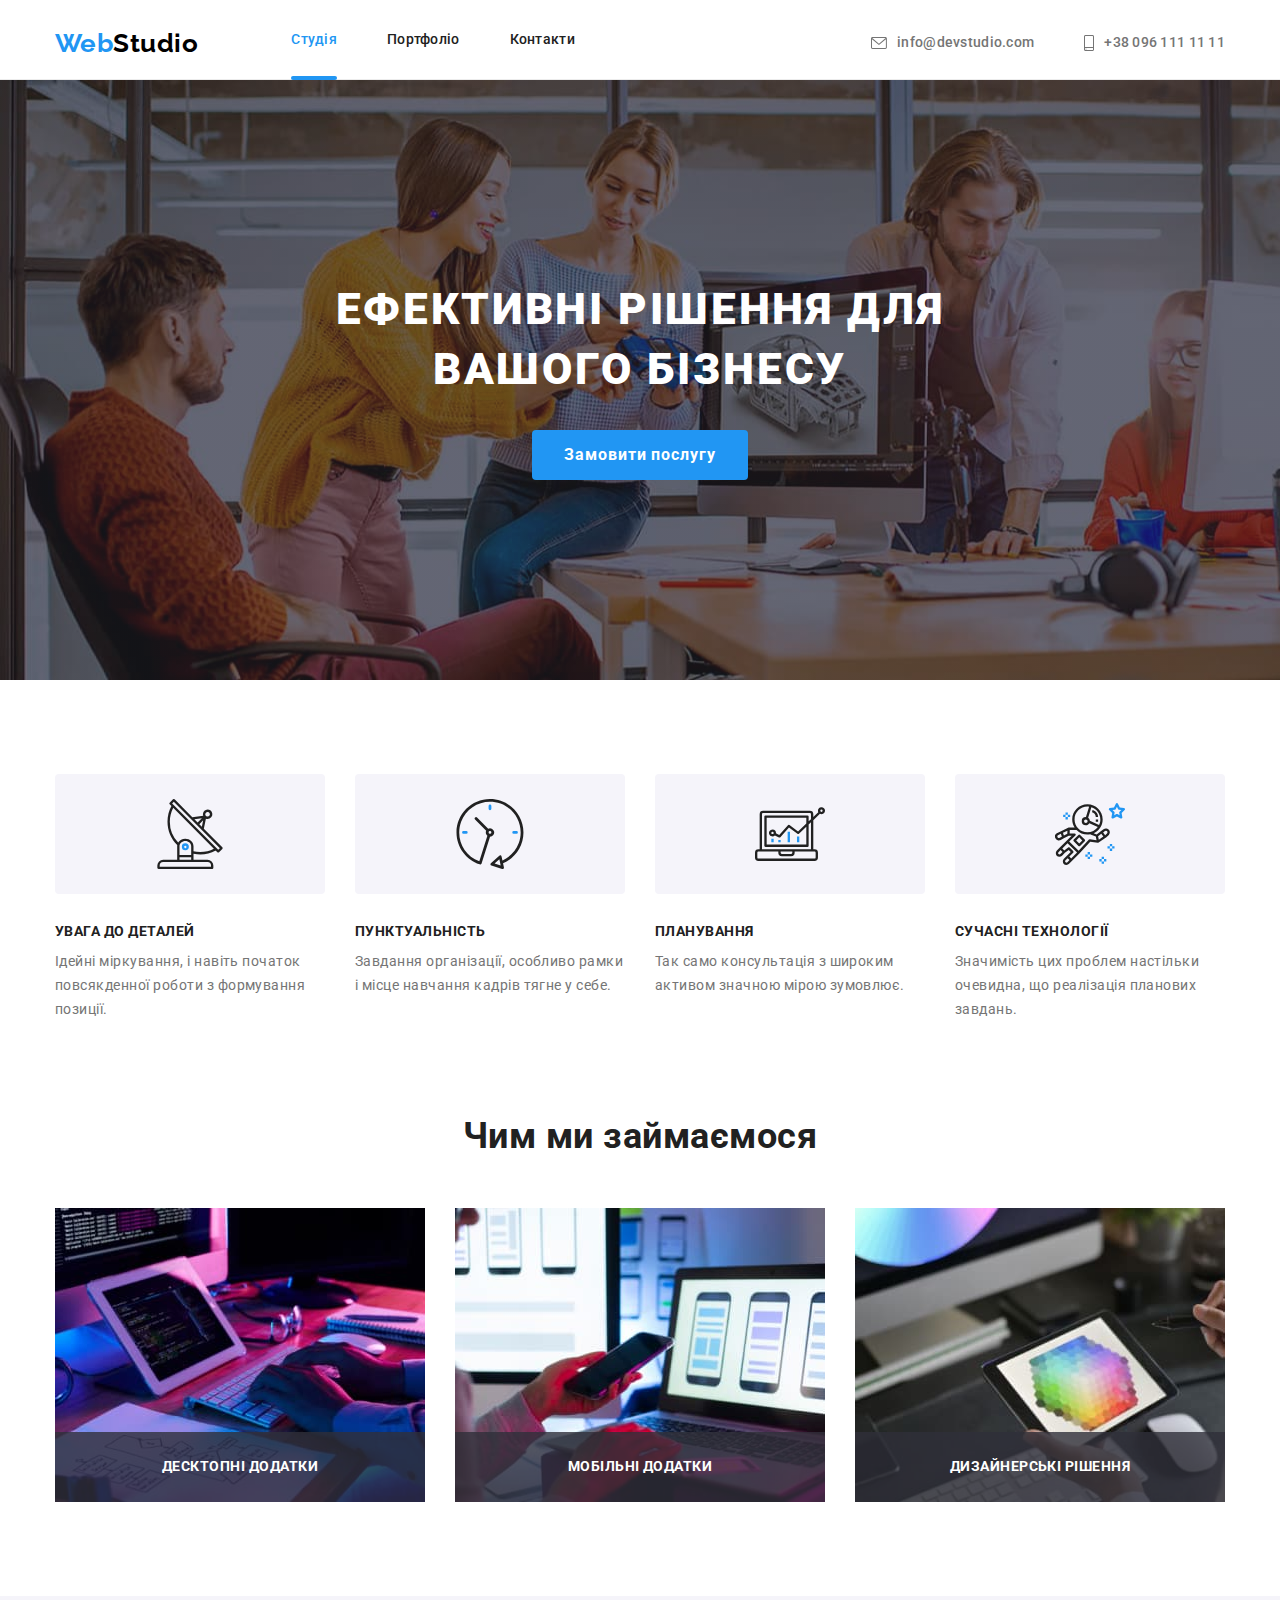
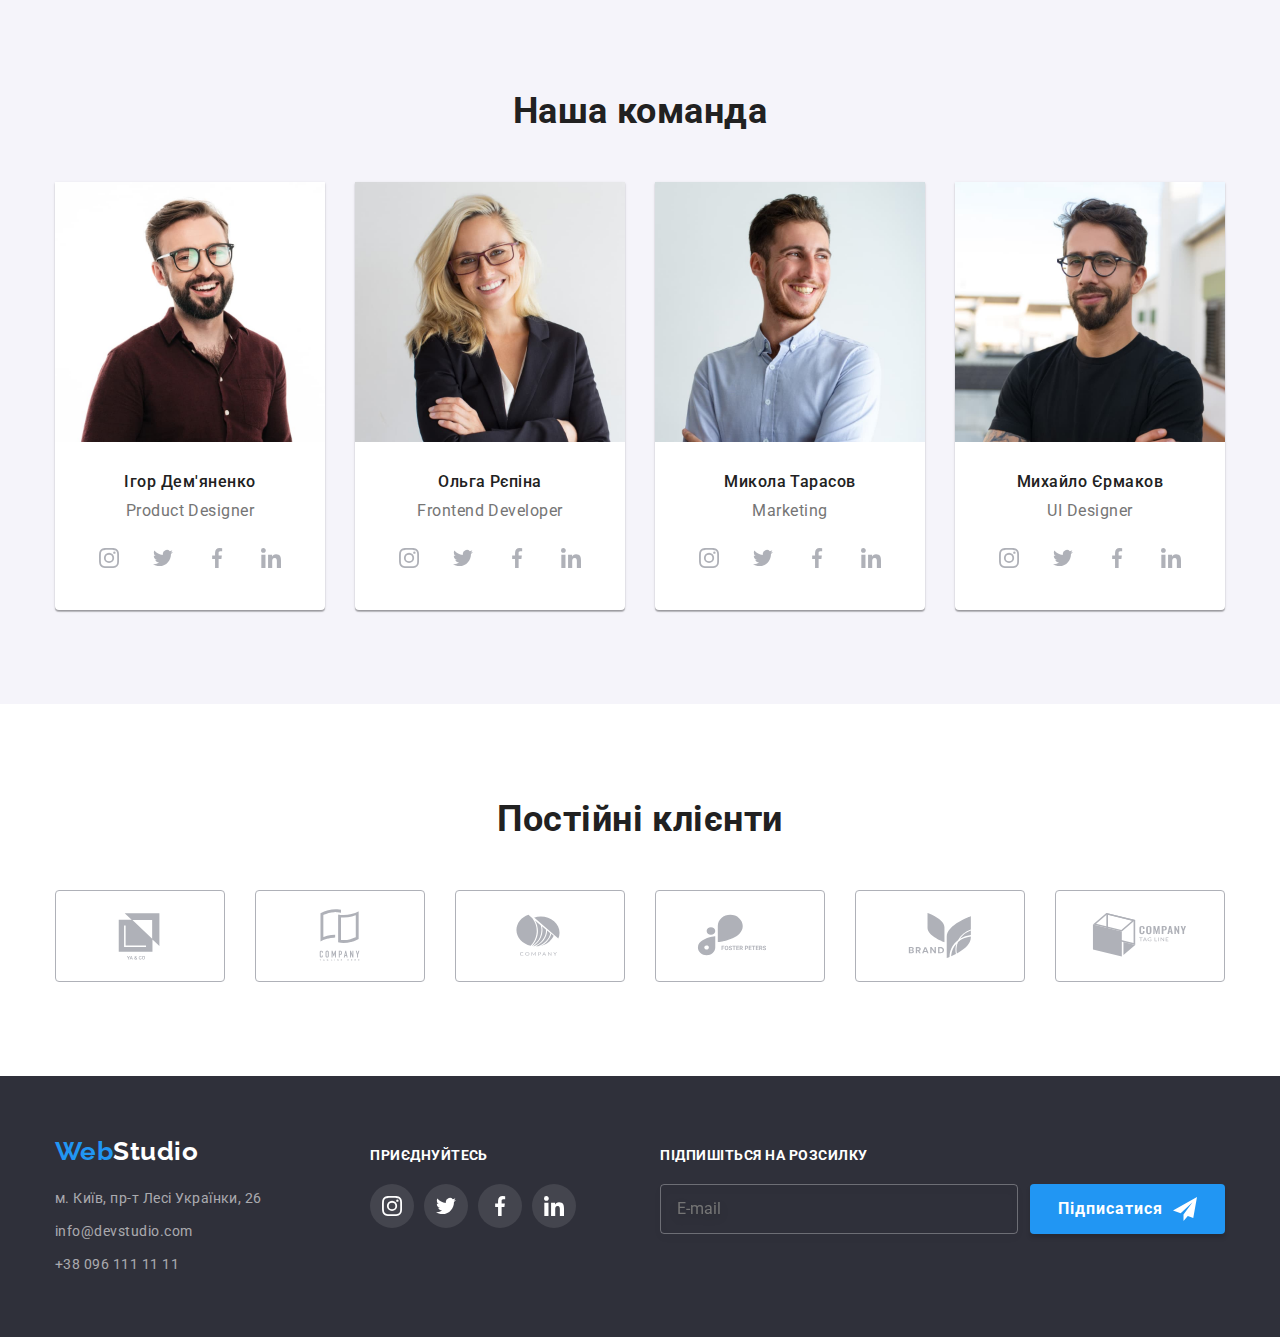
==== commit d1f0cb21: "fix footer-form" ====
--- a/index.html
+++ b/index.html
@@ -401,7 +401,7 @@
 
             <div class="footer-mailing">
                 <p class="footer-subtitle">Підпишіться на розсилку</p>
-                <form>
+                <form class="footer-form">
                     <label class="footer-email-label">
                         <input type="email" name="email" placeholder="E-mail" class="footer-email-input" required />
                     </label>
--- a/css/styles.css
+++ b/css/styles.css
@@ -514,13 +514,17 @@
     fill: var(--primary-white-color);
 }
 
-/* FOOTER INPUT */
+/* FOOTER FORM */
+
+.footer-form {
+    display: flex;
+    gap: 12px;
+}
 
 .footer-email-label {
-    display: inline-block;
+    display: block;
     width: 358px;
     height: 50px;
-    margin-right: 12px;
 }
 
 .footer-email-input {
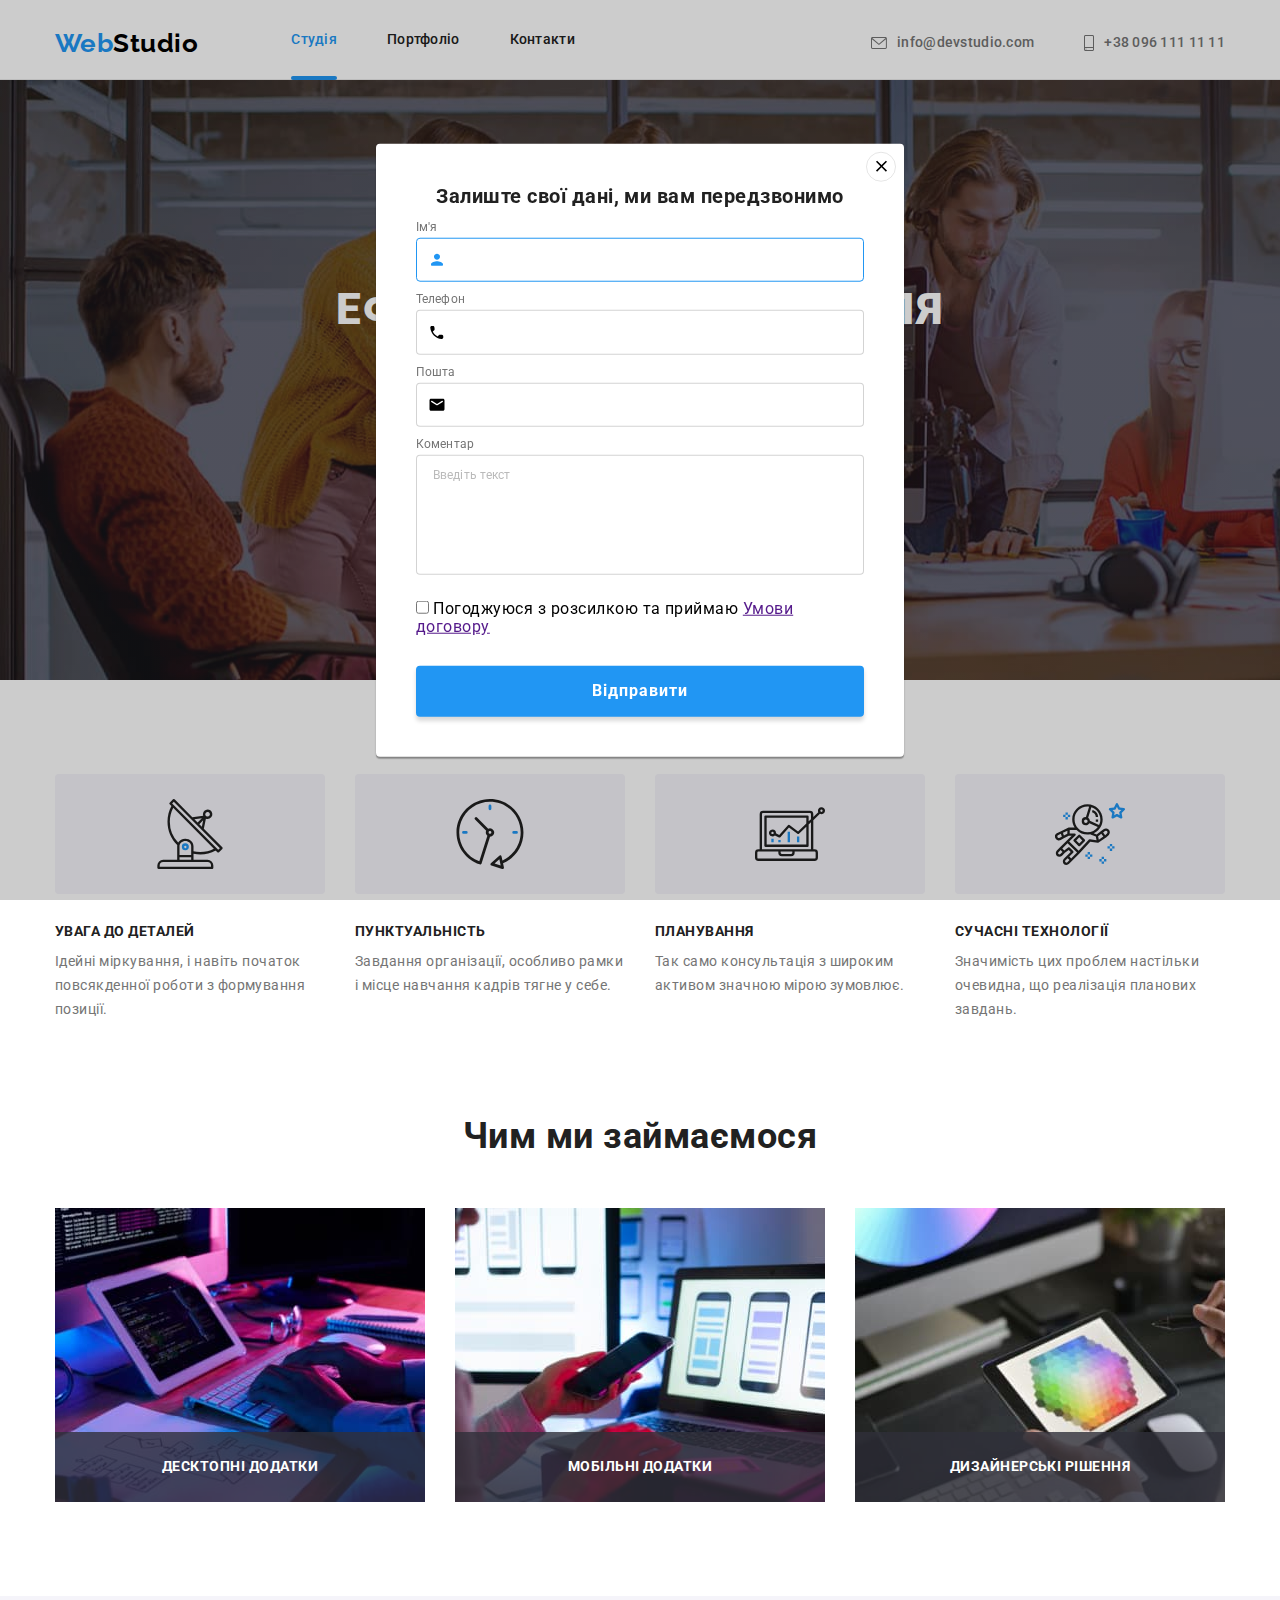
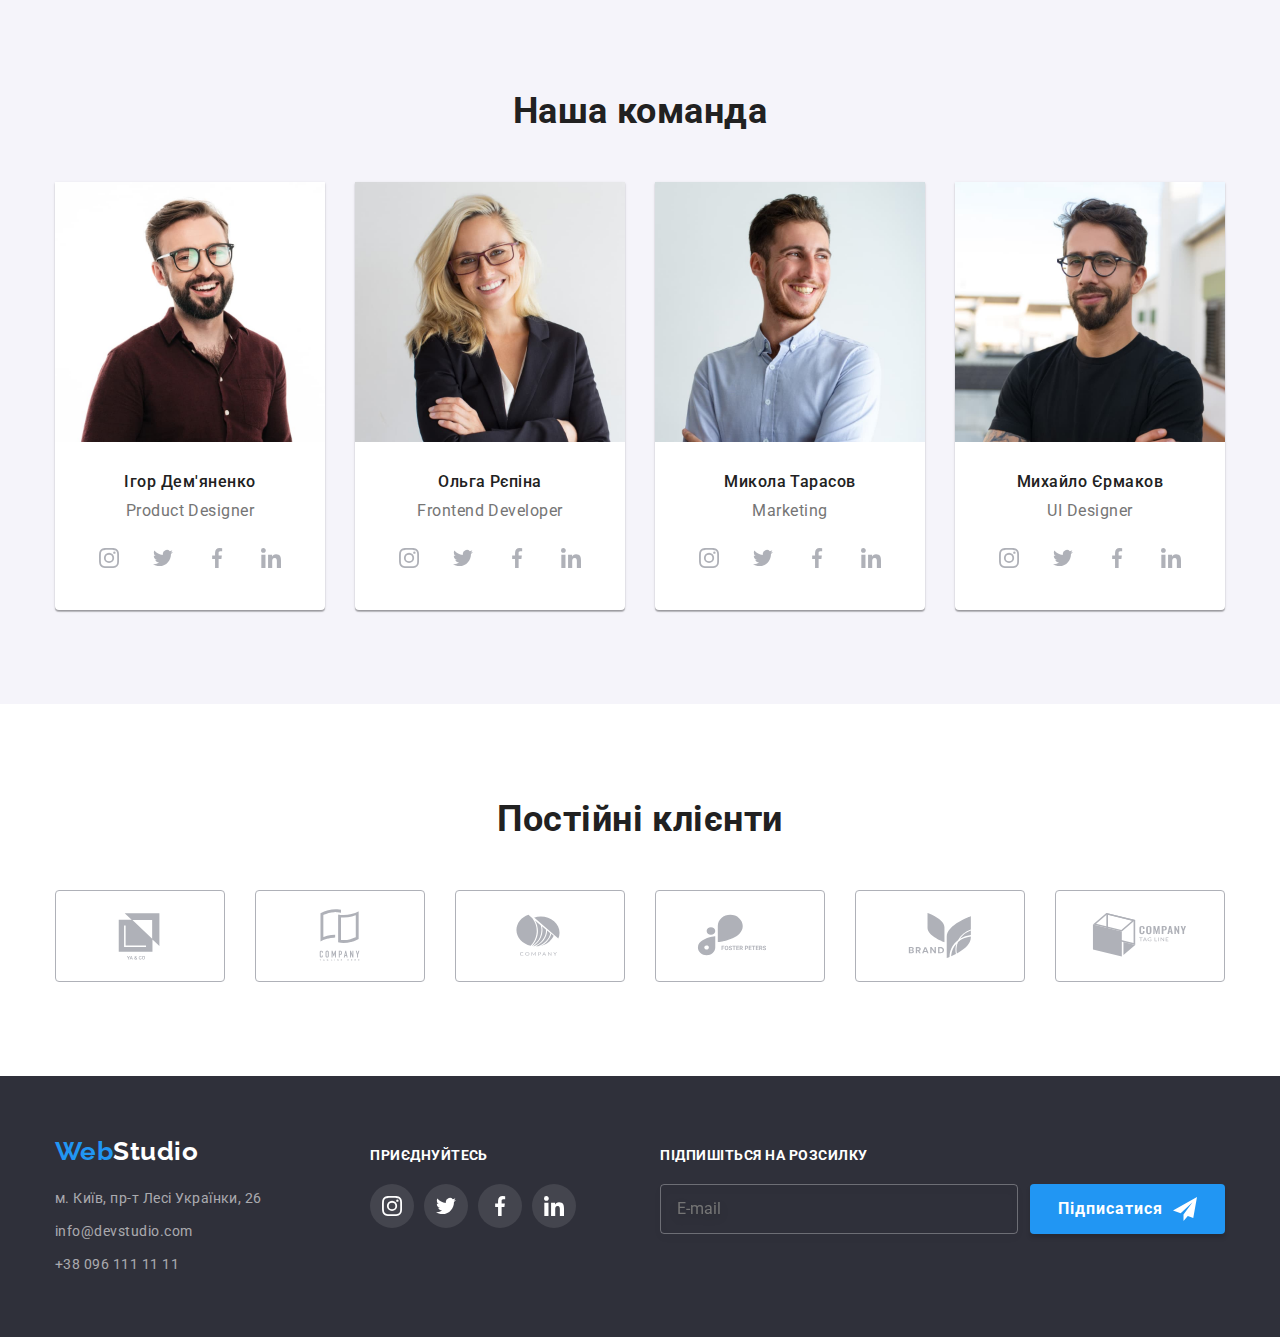
==== commit b9318591: "modal form inputs done" ====
--- a/index.html
+++ b/index.html
@@ -405,7 +405,7 @@
                     <label class="footer-email-label">
                         <input type="email" name="email" placeholder="E-mail" class="footer-email-input" required />
                     </label>
-                    <button type="submit" class="submit-button">
+                    <button type="submit" class="submit-button subscribe">
                         <span class="submit-button-title">
                             Підписатися
                             <svg class="submit-button-icon" width="24" height="24">
@@ -420,15 +420,62 @@
         </div>
     </footer>
 
-    <div class="backdrop is-hidden" data-modal>
+    <div class="backdrop " data-modal>
         <div class="modal">
             <button type="button" class="modal-close-btn" data-modal-close>
                 <svg class="close-icon" width="18" height="18">
                     <use href="./images/sprite.svg#icon-modal-close-btn"></use>
                 </svg>
             </button>
+
+            <p class="modal-title">Залиште свої дані, ми вам передзвонимо</p>
+            <form class="modal-form">
+                <label class="modal-form-field">
+                    <span class="modal-form-field-desc">Ім'я</span>
+                    <div class="modal-form-input-wrapper">
+                        <input type="text" name="username" class="modal-form-input" autofocus required>
+                        <svg class="modal-input-icon" width="18" height="18">
+                            <use href="./images/sprite.svg#icon-name" ></use>
+                        </svg>
+                    </div>
+                </label>
+
+                <label class="modal-form-field">
+                    <span class="modal-form-field-desc">Телефон</span> 
+                    <div class="modal-form-input-wrapper">
+                        <input type="tel" name="telephone" class="modal-form-input" required>
+                        <svg class="modal-input-icon" width="18" height="18">
+                            <use href="./images/sprite.svg#icon-telephone" ></use>
+                        </svg>
+                    </div>
+                </label>
+
+                <label class="modal-form-field">
+                    <span class="modal-form-field-desc">Пошта</span> 
+                    <div class="modal-form-input-wrapper">
+                        <input type="email" name="email" class="modal-form-input" required>
+                        <svg class="modal-input-icon" width="18" height="18">
+                            <use href="./images/sprite.svg#icon-email" ></use>
+                        </svg>
+                    </div>
+                </label>
+
+                <label class="modal-form-comment-field">
+                    <span class="modal-form-field-desc">Коментар</span>
+                    <textarea name="comment" class="modal-form-comment" placeholder="Введіть текст"></textarea>
+                </label>
+
+                <label class="modal-form-check-field">
+                    <input type="checkbox" name="policy" class="modal-form-checkbox" required>
+                    Погоджуюся з розсилкою та приймаю <a href="">Умови договору</a>
+                </label>
+
+                <button type="submit" class="submit-button send">Відправити</button>
+            </form>
         </div>
     </div>
+
+    <!--backdrop is-hidden -->
 
     <script src="./js/modal.js"></script>
 </body>
--- a/css/styles.css
+++ b/css/styles.css
@@ -1,121 +1,128 @@
 :root {
-    --primary-text-color: #212121;
-    --secondary-text-color: #757575;
-    --accent-color: #2196F3;
-    --active-accent-color: #188CE8;
-    --primary-white-color: #FFFFFF;
-    --primary-black-color: #000000;
-    --logo-font: 'Raleway', sans-serif;
-    --hero-bcg-color: #C4C4C4;
-    --footer-bcg-color: #2F303A;
-    --primary-grey-color: #F5F4FA;
-    --opacity-white: rgba(255, 255, 255, 0.6);
-    --footer-icon-bcg: rgba(255, 255, 255, 0.1);
-    --description-bcg: rgba(47, 48, 58, 0.8);
-    --portfolio-overlay-color: rgba(33, 150, 243, 0.9);
-    --backdrop-bcg-color: rgba(0, 0, 0, 0.2);
-    --border-color: #EEEEEE;
-    --header-border: #ECECEC;
-    --icon-color: #AFB1B8;
-    --transition-basic: 250ms cubic-bezier(0.4, 0, 0.2, 1);
-    --transition-long: 400ms cubic-bezier(0.4, 0, 0.2, 1);
+  --primary-text-color: #212121;
+  --secondary-text-color: #757575;
+  --accent-color: #2196f3;
+  --active-accent-color: #188ce8;
+  --primary-white-color: #ffffff;
+  --primary-black-color: #000000;
+  --logo-font: "Raleway", sans-serif;
+  --hero-bcg-color: #c4c4c4;
+  --footer-bcg-color: #2f303a;
+  --primary-grey-color: #f5f4fa;
+  --opacity-white: rgba(255, 255, 255, 0.6);
+  --footer-icon-bcg: rgba(255, 255, 255, 0.1);
+  --placeholder-color: rgba(117, 117, 117, 0.5);
+  --description-bcg: rgba(47, 48, 58, 0.8);
+  --portfolio-overlay-color: rgba(33, 150, 243, 0.9);
+  --backdrop-bcg-color: rgba(0, 0, 0, 0.2);
+  --border-color: #eeeeee;
+  --header-border: #ececec;
+  --icon-color: #afb1b8;
+  --transition-basic: 250ms cubic-bezier(0.4, 0, 0.2, 1);
+  --transition-long: 400ms cubic-bezier(0.4, 0, 0.2, 1);
 }
 
 .link {
-    text-decoration: none;
-    display: inline-block;
+  text-decoration: none;
+  display: inline-block;
 }
 
 .list {
-    list-style: none;
+  list-style: none;
 }
 
 img {
-    display: block;
+  display: block;
 }
 
 body {
-    font-family: 'Roboto', sans-serif;
-    background-color: var(--primary-white-color);
-    letter-spacing: 0.03em;
-}
-
-h1, h2, h3, h4, p {
-    margin-top: 0;
-    margin-bottom: 0;
-}
-
-ul, ol {
-    margin-top: 0;
-    margin-bottom: 0;
-    padding-left: 0;
+  font-family: "Roboto", sans-serif;
+  background-color: var(--primary-white-color);
+  letter-spacing: 0.03em;
+}
+
+h1,
+h2,
+h3,
+h4,
+p {
+  margin-top: 0;
+  margin-bottom: 0;
+}
+
+ul,
+ol {
+  margin-top: 0;
+  margin-bottom: 0;
+  padding-left: 0;
 }
 
 /* Common classes  */
 
 .container {
-    width: 1200px;
-    margin-left: auto;
-    margin-right: auto;
-    padding-left: 15px;
-    padding-right: 15px;
+  width: 1200px;
+  margin-left: auto;
+  margin-right: auto;
+  padding-left: 15px;
+  padding-right: 15px;
 }
 
 .section {
-    padding-top: 94px;
+  padding-top: 94px;
 }
 
 .section-title {
-    font-weight: 700;
-    font-size: 36px;
-    line-height: 1.17;
-    text-align: center;
-    color: var(--primary-text-color);
-    margin-bottom: 50px;
+  font-weight: 700;
+  font-size: 36px;
+  line-height: 1.17;
+  text-align: center;
+  color: var(--primary-text-color);
+  margin-bottom: 50px;
 }
 
 .subtitle {
-    margin-bottom: 10px;
+  margin-bottom: 10px;
 }
 
 .visually-hidden {
-    position: absolute;
-    white-space: nowrap;
-    width: 1px;
-    height: 1px;
-    overflow: hidden;
-    border: 0;
-    padding: 0;
-    clip: rect(0 0 0 0);
-    clip-path: inset(50%);
-    margin: -1px;
+  position: absolute;
+  white-space: nowrap;
+  width: 1px;
+  height: 1px;
+  overflow: hidden;
+  border: 0;
+  padding: 0;
+  clip: rect(0 0 0 0);
+  clip-path: inset(50%);
+  margin: -1px;
 }
 
 /* LOGO */
 
 .logo-header,
-.logo-footer, 
-.logo-black, 
+.logo-footer,
+.logo-black,
 .logo-white {
-    font-family: var(--logo-font);
-    font-weight: 700;
-    font-size: 26px;
-    line-height: 1.19;
+  font-family: var(--logo-font);
+  font-weight: 700;
+  font-size: 26px;
+  line-height: 1.19;
 }
 
 .logo-header {
-    margin-right: 93px;
-}
-
-.logo-header, .logo-footer {
-    color: var(--accent-color);
+  margin-right: 93px;
+}
+
+.logo-header,
+.logo-footer {
+  color: var(--accent-color);
 }
 .logo-black {
-    color: var(--primary-black-color);
+  color: var(--primary-black-color);
 }
 
 .logo-white {
-    color: var(--primary-white-color);
+  color: var(--primary-white-color);
 }
 
 /* HEADER */
@@ -123,339 +130,340 @@
 .page-header-container,
 .page-navigation-container,
 .contacts-container {
-    display: flex;
-    align-items: center;
+  display: flex;
+  align-items: center;
 }
 
 .menu-container {
-    display: flex;
-    align-items: center;
-    column-gap: 50px;
+  display: flex;
+  align-items: center;
+  column-gap: 50px;
 }
 
 .page-header {
-    padding-top: 7px;
-    border-bottom: 1px solid var(--header-border);
-}
-
-.menu-link, 
+  padding-top: 7px;
+  border-bottom: 1px solid var(--header-border);
+}
+
+.menu-link,
 .contact {
-    font-weight: 500;
-    font-size: 14px;
-    line-height: 1.14;
-    letter-spacing: 0.02em;
-    transition: color var(--transition-basic);
+  font-weight: 500;
+  font-size: 14px;
+  line-height: 1.14;
+  letter-spacing: 0.02em;
+  transition: color var(--transition-basic);
 }
 
 .contact {
-    color: var(--secondary-text-color);
-    display: flex;
-    align-items: center;
+  color: var(--secondary-text-color);
+  display: flex;
+  align-items: center;
 }
 
 .menu-link {
-    position: relative;
-    padding-top: 25px;
-    padding-bottom: 31px;
-    color: var(--primary-text-color);
+  position: relative;
+  padding-top: 25px;
+  padding-bottom: 31px;
+  color: var(--primary-text-color);
 }
 
 .menu-link::before {
-    content: "";
-    position: absolute;
-    height: 4px;
-    width: 100%;
-    right: 0;
-    bottom: -1px;
-    border-radius: 2px;
-    background: var(--accent-color);
-    transform: scale(0);
-    transition: transform var(--transition-basic);
+  content: "";
+  position: absolute;
+  height: 4px;
+  width: 100%;
+  right: 0;
+  bottom: -1px;
+  border-radius: 2px;
+  background: var(--accent-color);
+  transform: scale(0);
+  transition: transform var(--transition-basic);
 }
 
 .menu-link:hover::before,
 .menu-link:focus::before {
-    transform: scale(1);
+  transform: scale(1);
 }
 
 .menu-link.current {
-    color: var(--accent-color);
+  color: var(--accent-color);
 }
 
 .menu-link.current::after {
-    content: "";
-    position: absolute;
-    display: block;
-    height: 4px;
-    width: 100%;
-    right: 0;
-    bottom: -1px;
-    border-radius: 2px;
-    background: var(--accent-color);
+  content: "";
+  position: absolute;
+  display: block;
+  height: 4px;
+  width: 100%;
+  right: 0;
+  bottom: -1px;
+  border-radius: 2px;
+  background: var(--accent-color);
 }
 
 .page-header-contacts {
-    margin-left: auto;
+  margin-left: auto;
 }
 
 .page-header-contacts-item:not(:last-child) {
-    margin-right: 50px;
+  margin-right: 50px;
 }
 
 .icon-header {
-    fill: currentColor;
-    margin-right: 10px;
+  fill: currentColor;
+  margin-right: 10px;
 }
 
 .menu-link:hover,
 .menu-link:focus,
 .contact:hover,
 .contact:focus {
-    color: var(--accent-color);
+  color: var(--accent-color);
 }
 
 /* HERO */
 
 .hero {
-    padding-top: 200px;
-    padding-bottom: 200px;
-    text-align: center;
-    background-color: var(--hero-bcg-color);
-    background-image: linear-gradient(rgba(47, 48, 58, 0.4),rgba(47, 48, 58, 0.4)),
+  padding-top: 200px;
+  padding-bottom: 200px;
+  text-align: center;
+  background-color: var(--hero-bcg-color);
+  background-image: linear-gradient(rgba(47, 48, 58, 0.4), rgba(47, 48, 58, 0.4)),
     url(../images/hero_bg.jpg);
-    max-width: 1600px;
-    margin: 0 auto;
-    background-size: cover;
-    background-repeat: no-repeat;
+  max-width: 1600px;
+  margin: 0 auto;
+  background-size: cover;
+  background-repeat: no-repeat;
 }
 
 .hero-title {
-    font-weight: 900;
-    font-size: 44px;
-    line-height: 1.36;
-    letter-spacing: 0.06em;
-    text-transform: uppercase;
-    display: flex;
-    width: 696px;
-    margin-bottom: 30px;
-    margin-left: auto;
-    margin-right: auto;
-    
-    color: var(--primary-white-color);
+  font-weight: 900;
+  font-size: 44px;
+  line-height: 1.36;
+  letter-spacing: 0.06em;
+  text-transform: uppercase;
+  display: flex;
+  width: 696px;
+  margin-bottom: 30px;
+  margin-left: auto;
+  margin-right: auto;
+
+  color: var(--primary-white-color);
 }
 
 /* BUTTON */
 
 .modal-open-btn {
-    font-weight: 700;
-    font-size: 16px;
-    line-height: 1.88;
-    align-items: center;
-    letter-spacing: 0.06em;
-    padding: 10px 32px;
-    border-radius: 4px;
-    cursor: pointer;
-    border: 0;
-    transition: color var(--transition-basic), background-color var(--transition-basic);
-    
-    color: var(--primary-white-color);
-    background-color: var(--accent-color);
+  font-weight: 700;
+  font-size: 16px;
+  line-height: 1.88;
+  align-items: center;
+  letter-spacing: 0.06em;
+  padding: 10px 32px;
+  border-radius: 4px;
+  cursor: pointer;
+  border: 0;
+  transition: color var(--transition-basic), background-color var(--transition-basic);
+
+  color: var(--primary-white-color);
+  background-color: var(--accent-color);
 }
 
 .modal-open-btn:hover,
 .modal-open-btn:focus {
-    color: var(--primary-white-color);
-    background-color: var(--active-accent-color);
+  color: var(--primary-white-color);
+  background-color: var(--active-accent-color);
 }
 
 /* ADVANTAGES */
 
-.advantages-list{
-    display: flex;
-    justify-content: space-between;
-    gap: 30px;
+.advantages-list {
+  display: flex;
+  justify-content: space-between;
+  gap: 30px;
 }
 
 .advantages-item {
-    flex-basis: calc((100% - 90px) / 4);
+  flex-basis: calc((100% - 90px) / 4);
 }
 
 .advantages-icon-box {
-    background-color: var(--primary-grey-color);
-    display: flex;
-    justify-content: center;
-    align-items: center;
-    height: 120px;
-    border-radius: 4px;
-    margin-bottom: 30px;
+  background-color: var(--primary-grey-color);
+  display: flex;
+  justify-content: center;
+  align-items: center;
+  height: 120px;
+  border-radius: 4px;
+  margin-bottom: 30px;
 }
 
 .advantages-subtitle {
-    font-weight: 700;
-    font-size: 14px;
-    line-height: 1.14;
-    text-transform: uppercase;
-    color: var(--primary-text-color);
+  font-weight: 700;
+  font-size: 14px;
+  line-height: 1.14;
+  text-transform: uppercase;
+  color: var(--primary-text-color);
 }
 
 .advantages-desc {
-    font-size: 14px;
-    line-height: 1.71;
-    color: var(--secondary-text-color);
+  font-size: 14px;
+  line-height: 1.71;
+  color: var(--secondary-text-color);
 }
 
 /* GALLERY */
 
 .gallery {
-    padding-bottom: 94px;
+  padding-bottom: 94px;
 }
 
 .gallery-list {
-    display: flex;
-    justify-content: space-between;
+  display: flex;
+  justify-content: space-between;
 }
 
 .gallery-item {
-    position: relative;
+  position: relative;
 }
 
 .gallery-item-box {
-    position: absolute;
-    display: flex;
-    align-items: center;
-    justify-content: center;
-    bottom: 0;
-    left: 0;
-    width: 100%;
-    height: 70px;
-    background-color: var(--description-bcg);
+  position: absolute;
+  display: flex;
+  align-items: center;
+  justify-content: center;
+  bottom: 0;
+  left: 0;
+  width: 100%;
+  height: 70px;
+  background-color: var(--description-bcg);
 }
 
 .gallery-item-desc {
-    font-weight: 700;
-    font-size: 14px;
-    line-height: 1.14;
-    text-transform: uppercase;
-    color: var(--primary-white-color);
+  font-weight: 700;
+  font-size: 14px;
+  line-height: 1.14;
+  text-transform: uppercase;
+  color: var(--primary-white-color);
 }
 
 /* TEAM */
 
 .team {
-    background-color: var(--primary-grey-color);
-    padding-bottom: 94px;
+  background-color: var(--primary-grey-color);
+  padding-bottom: 94px;
 }
 
 .team-list {
-    display: flex;
-    justify-content: space-between;
-    gap: 30px;
+  display: flex;
+  justify-content: space-between;
+  gap: 30px;
 }
 
 .team-item {
-    background-color: var(--primary-white-color);
-    text-align: center;
-    box-shadow: 0px 1px 3px rgba(0, 0, 0, 0.12), 0px 1px 1px rgba(0, 0, 0, 0.14), 0px 2px 1px rgba(0, 0, 0, 0.2);
-    border-radius: 0px 0px 4px 4px;
+  background-color: var(--primary-white-color);
+  text-align: center;
+  box-shadow: 0px 1px 3px rgba(0, 0, 0, 0.12), 0px 1px 1px rgba(0, 0, 0, 0.14),
+    0px 2px 1px rgba(0, 0, 0, 0.2);
+  border-radius: 0px 0px 4px 4px;
 }
 
 .team-item-info {
-    padding-top: 30px;
-    padding-bottom: 30px;
+  padding-top: 30px;
+  padding-bottom: 30px;
 }
 
 .team-member {
-    font-weight: 500;
-    font-size: 16px;
-    line-height: 1.19;
-    color: var(--primary-text-color);
+  font-weight: 500;
+  font-size: 16px;
+  line-height: 1.19;
+  color: var(--primary-text-color);
 }
 
 .team-desc {
-    font-size: 16px;
-    line-height: 1.19;
-    color: var(--secondary-text-color);
+  font-size: 16px;
+  line-height: 1.19;
+  color: var(--secondary-text-color);
 }
 
 .team-sm-links {
-    margin-top: 16px;
-    display: flex;
-    justify-content: center;
-    gap: 10px;
+  margin-top: 16px;
+  display: flex;
+  justify-content: center;
+  gap: 10px;
 }
 
 .sm-link-icon {
-    display: flex;
-    align-items: center;
-    justify-content: center;
-    border-radius: 50%;
-    width: 44px;
-    height: 44px;
-
-    transition: background-color var(--transition-basic);
+  display: flex;
+  align-items: center;
+  justify-content: center;
+  border-radius: 50%;
+  width: 44px;
+  height: 44px;
+
+  transition: background-color var(--transition-basic);
 }
 
 .sm-link-icon:hover,
 .sm-link-icon:focus {
-    background-color: var(--accent-color);
+  background-color: var(--accent-color);
 }
 
 .icon {
-    fill: var(--icon-color);
-    transition: fill var(--transition-basic);
+  fill: var(--icon-color);
+  transition: fill var(--transition-basic);
 }
 
 .sm-link-icon:hover .icon,
 .sm-link-icon:focus .icon {
-    fill: var(--primary-white-color);
+  fill: var(--primary-white-color);
 }
 
 /* CLIENTS */
 
 .clients {
-    padding-bottom: 94px;
+  padding-bottom: 94px;
 }
 
 .clients-list {
-    display: flex;
-    justify-content: space-between;
-    gap: 30px;
+  display: flex;
+  justify-content: space-between;
+  gap: 30px;
 }
 
 .clients-list-item {
-    flex-basis: calc((100% - 150px) / 6);
+  flex-basis: calc((100% - 150px) / 6);
 }
 
 .client {
-    display: flex;
-    justify-content: center;
-    align-items: center;
-    height: 92px;
-    fill: var(--icon-color);
-    border: 1px solid var(--icon-color);
-    border-radius: 4px;
-
-    transition: fill var(--transition-basic), border var(--transition-basic);
+  display: flex;
+  justify-content: center;
+  align-items: center;
+  height: 92px;
+  fill: var(--icon-color);
+  border: 1px solid var(--icon-color);
+  border-radius: 4px;
+
+  transition: fill var(--transition-basic), border var(--transition-basic);
 }
 
 .client:hover,
 .client:focus {
-    fill: var(--accent-color);
-    border: 1px solid var(--accent-color);
+  fill: var(--accent-color);
+  border: 1px solid var(--accent-color);
 }
 
 /* FOOTER */
 
 .page-footer {
-    background-color: var(--footer-bcg-color);
-    padding-top: 60px;
-    padding-bottom: 60px;
+  background-color: var(--footer-bcg-color);
+  padding-top: 60px;
+  padding-bottom: 60px;
 }
 
 .footer-sections {
-    display: flex;
-    justify-content: space-between;
-    align-items: baseline;
+  display: flex;
+  justify-content: space-between;
+  align-items: baseline;
 }
 
 /* .footer-address {
@@ -463,23 +471,23 @@
 } */
 
 .footer-info {
-    margin-top: 20px;
-    width: 231px;
+  margin-top: 20px;
+  width: 231px;
 }
 
 .footer-info-item:not(:last-child) {
-    margin-bottom: 9px;
+  margin-bottom: 9px;
 }
 
 .location,
 .page-footer-email,
 .page-footer-phone-number {
-    font-style: normal;
-    font-size: 14px;
-    line-height: 1.71;
-    color: var(--opacity-white);
-
-    transition: color var(--transition-basic);
+  font-style: normal;
+  font-size: 14px;
+  line-height: 1.71;
+  color: var(--opacity-white);
+
+  transition: color var(--transition-basic);
 }
 
 .location:hover,
@@ -488,240 +496,342 @@
 .page-footer-email:focus,
 .page-footer-phone-number:hover,
 .page-footer-phone-number:focus {
-    color: var(--primary-white-color);
+  color: var(--primary-white-color);
 }
 
 .footer-subtitle {
-    font-weight: 700;
-    font-size: 14px;
-    line-height: 1.14;
-    text-transform: uppercase;
-    margin-bottom: 20px;
-    color: var(--primary-white-color);
+  font-weight: 700;
+  font-size: 14px;
+  line-height: 1.14;
+  text-transform: uppercase;
+  margin-bottom: 20px;
+  color: var(--primary-white-color);
 }
 
 .footer-social-links-list {
-    display: flex;
-    gap: 10px;
-    
+  display: flex;
+  gap: 10px;
 }
 
 .footer-link {
-    background-color: var(--footer-icon-bcg);
-}
-
-.footer-icon, .submit-button-icon {
-    fill: var(--primary-white-color);
+  background-color: var(--footer-icon-bcg);
+}
+
+.footer-icon,
+.submit-button-icon {
+  fill: var(--primary-white-color);
 }
 
 /* FOOTER FORM */
 
 .footer-form {
-    display: flex;
-    gap: 12px;
+  display: flex;
+  gap: 12px;
 }
 
 .footer-email-label {
-    display: block;
-    width: 358px;
-    height: 50px;
+  display: block;
+  width: 358px;
+  height: 50px;
 }
 
 .footer-email-input {
-    border: 1px solid rgba(255, 255, 255, 0.3);
-    border-radius: 4px;
-    filter: drop-shadow(0px 4px 4px rgba(0, 0, 0, 0.15));
-    padding: 15px 16px;
-    background-color: transparent;
-    color: var(--primary-white-color);
-    width: 100%;
+  border: 1px solid rgba(255, 255, 255, 0.3);
+  border-radius: 4px;
+  filter: drop-shadow(0px 4px 4px rgba(0, 0, 0, 0.15));
+  padding: 15px 16px;
+  background-color: transparent;
+  color: var(--primary-white-color);
+  width: 100%;
 }
 
 .submit-button {
-    font-weight: 700;
-    font-size: 16px;
-    line-height: 1.88;
-    align-items: center;
-    letter-spacing: 0.06em;
-    padding: 10px 28px;
-    border-radius: 4px;
-    cursor: pointer;
-    border: 0;
-    transition: color var(--transition-basic), background-color var(--transition-basic), box-shadow var(--transition-basic);
-    
-    color: var(--primary-white-color);
-    background-color: var(--accent-color);
-    box-shadow: 0px 4px 4px rgba(0, 0, 0, 0.15);
+  font-weight: 700;
+  font-size: 16px;
+  line-height: 1.88;
+  align-items: center;
+  letter-spacing: 0.06em;
+  border-radius: 4px;
+  cursor: pointer;
+  border: 0;
+  transition: color var(--transition-basic), background-color var(--transition-basic),
+    box-shadow var(--transition-basic);
+
+  color: var(--primary-white-color);
+  background-color: var(--accent-color);
+  box-shadow: 0px 4px 4px rgba(0, 0, 0, 0.15);
 }
 
 .submit-button:hover,
 .submit-button:focus {
-    color: var(--primary-white-color);
-    background-color: var(--active-accent-color);
-    box-shadow: 0px 4px 4px rgba(0, 0, 0, 0.15);
+  color: var(--primary-white-color);
+  background-color: var(--active-accent-color);
+  box-shadow: 0px 4px 4px rgba(0, 0, 0, 0.15);
+}
+
+.subscribe {
+  padding: 10px 28px;
 }
 
 .submit-button-title {
-    display: inline-flex;
-    align-items: center;
-    justify-content: center;
-    gap: 10px;
+  display: inline-flex;
+  align-items: center;
+  justify-content: center;
+  gap: 10px;
 }
 
 /* Portfolio */
 
 .portfolio {
-    padding-bottom: 94px;
+  padding-bottom: 94px;
 }
 
 .filter-list {
-    display: flex;
-    justify-content: center;
-    gap: 8px;
+  display: flex;
+  justify-content: center;
+  gap: 8px;
 }
 
 .filter-item-btn {
-    font-family: inherit;
-    font-weight: 500;
-    font-size: 16px;
-    line-height: 1.66;
-    text-align: center;
-    padding: 6px 22px;
-    border-radius: 4px;
-    color: var(--primary-text-color);
-    background-color: var(--primary-grey-color);
-    cursor: pointer;
-    border: 0;
-
-    transition: color var(--transition-basic), background-color var(--transition-basic), box-shadow var(--transition-basic);
+  font-family: inherit;
+  font-weight: 500;
+  font-size: 16px;
+  line-height: 1.66;
+  text-align: center;
+  padding: 6px 22px;
+  border-radius: 4px;
+  color: var(--primary-text-color);
+  background-color: var(--primary-grey-color);
+  cursor: pointer;
+  border: 0;
+
+  transition: color var(--transition-basic), background-color var(--transition-basic),
+    box-shadow var(--transition-basic);
 }
 
 .filter-item-btn:hover,
 .filter-item-btn:focus {
-    color: var(--primary-white-color);
-    background-color: var(--accent-color);
-    box-shadow: 0px 3px 1px rgba(0, 0, 0, 0.1), 0px 1px 2px rgba(0, 0, 0, 0.08), 0px 2px 2px rgba(0, 0, 0, 0.12);
+  color: var(--primary-white-color);
+  background-color: var(--accent-color);
+  box-shadow: 0px 3px 1px rgba(0, 0, 0, 0.1), 0px 1px 2px rgba(0, 0, 0, 0.08),
+    0px 2px 2px rgba(0, 0, 0, 0.12);
 }
 
 .portfolio-list {
-    display: flex;
-    flex-wrap: wrap;
-    gap: 30px;
-    margin-top: 50px;
+  display: flex;
+  flex-wrap: wrap;
+  gap: 30px;
+  margin-top: 50px;
 }
 
 .portfolio-item {
-    flex-basis: calc((100% - 60px) / 3);
-
+  flex-basis: calc((100% - 60px) / 3);
 }
 
 .portfolio-item-link {
-    transition: box-shadow var(--transition-basic);
+  transition: box-shadow var(--transition-basic);
 }
 
 .portfolio-item-link:hover,
 .portfolio-item-link:focus {
-    box-shadow: 0px 1px 1px rgba(0, 0, 0, 0.12), 0px 4px 4px rgba(0, 0, 0, 0.06), 1px 4px 6px rgba(0, 0, 0, 0.16);
+  box-shadow: 0px 1px 1px rgba(0, 0, 0, 0.12), 0px 4px 4px rgba(0, 0, 0, 0.06),
+    1px 4px 6px rgba(0, 0, 0, 0.16);
 }
 
 .portfolio-item-info {
-    padding: 20px 24px;
-    border-left: 1px solid var(--border-color);
-    border-right: 1px solid var(--border-color);
-    border-bottom: 1px solid var(--border-color);
+  padding: 20px 24px;
+  border-left: 1px solid var(--border-color);
+  border-right: 1px solid var(--border-color);
+  border-bottom: 1px solid var(--border-color);
 }
 
 .portfolio-item-title {
-    font-weight: 700;
-    font-size: 18px;
-    line-height: 2;
-    letter-spacing: 0.06em;
-    margin-bottom: 4px;
-    color: var(--primary-text-color);
+  font-weight: 700;
+  font-size: 18px;
+  line-height: 2;
+  letter-spacing: 0.06em;
+  margin-bottom: 4px;
+  color: var(--primary-text-color);
 }
 
 .portfolio-desc {
-    font-size: 16px;
-    line-height: 1.88;
-    color: var(--secondary-text-color);
+  font-size: 16px;
+  line-height: 1.88;
+  color: var(--secondary-text-color);
 }
 
 .portfolio-wrapper {
-    position: relative;
-    display: flex;
-    overflow: hidden;
-    
+  position: relative;
+  display: flex;
+  overflow: hidden;
 }
 
 .portfolio-overlay {
-    position: absolute;
-    top: 0;
-    left: 0;
-    width: 100%;
-    height: 100%;
-    overflow: auto;
-    transform: translateY(101%);
-    transition: transform var(--transition-long);
-    
-    font-size: 18px;
-    line-height: 1.56;
-    padding: 63px 24px;
-    color: var(--primary-white-color);
-    background-color: var(--portfolio-overlay-color);
+  position: absolute;
+  top: 0;
+  left: 0;
+  width: 100%;
+  height: 100%;
+  overflow: auto;
+  transform: translateY(101%);
+  transition: transform var(--transition-long);
+
+  font-size: 18px;
+  line-height: 1.56;
+  padding: 63px 24px;
+  color: var(--primary-white-color);
+  background-color: var(--portfolio-overlay-color);
 }
 
 .portfolio-item-link:hover .portfolio-overlay,
 .portfolio-item-link:focus .portfolio-overlay {
-    transform: translateY(0);
+  transform: translateY(0);
 }
 
 /* BACKDROP MODAL */
 
 .backdrop {
-    position: fixed;
-    top: 0;
-    left: 0;
-    z-index: 100;
-    width: 100%;
-    height: 100%;
-    background-color: var(--backdrop-bcg-color);
-    
-    transition: visibility var(--transition-long), opacity var(--transition-long);
+  position: fixed;
+  top: 0;
+  left: 0;
+  z-index: 100;
+  width: 100%;
+  height: 100%;
+  background-color: var(--backdrop-bcg-color);
+
+  transition: visibility var(--transition-long), opacity var(--transition-long);
 }
 
 .backdrop.is-hidden {
-    visibility: hidden;
-    opacity: 0;
-    pointer-events: none;
+  visibility: hidden;
+  opacity: 0;
+  pointer-events: none;
 }
 
 .modal {
-    position: absolute;
-    top: 50%;
-    left: 50%;
-    transform: translate(-50%, -50%);
-    width: 528px;
-    height: 581px;
-    background-color: var(--primary-white-color);
-    box-shadow: 0px 1px 3px rgba(0, 0, 0, 0.12), 0px 1px 1px rgba(0, 0, 0, 0.14), 0px 2px 1px rgba(0, 0, 0, 0.2);
-    border-radius: 4px;
+  position: absolute;
+  top: 50%;
+  left: 50%;
+  transform: translate(-50%, -50%);
+  width: 528px;
+  background-color: var(--primary-white-color);
+  box-shadow: 0px 1px 3px rgba(0, 0, 0, 0.12), 0px 1px 1px rgba(0, 0, 0, 0.14),
+    0px 2px 1px rgba(0, 0, 0, 0.2);
+  border-radius: 4px;
+  padding: 40px;
 }
 
 .modal-close-btn {
-    position: absolute;
-    top: 8px;
-    right: 8px;
-    background-color: transparent;
-    border: 1px solid rgba(0, 0, 0, 0.1);
-    border-radius: 50%;
-    cursor: pointer;
-    width: 30px;
-    height: 30px;
-    display: flex;
-    align-items: center;
-    justify-content: center;
-    padding: 0;
-}
-
-
-
+  position: absolute;
+  top: 8px;
+  right: 8px;
+  background-color: transparent;
+  border: 1px solid rgba(0, 0, 0, 0.1);
+  border-radius: 50%;
+  cursor: pointer;
+  width: 30px;
+  height: 30px;
+  display: flex;
+  align-items: center;
+  justify-content: center;
+  padding: 0;
+}
+
+.close-icon {
+  fill: var(--primary-black-color);
+  transition: fill var(--transition-basic);
+}
+
+.modal-close-btn:hover .close-icon,
+.modal-close-btn:focus .close-icon {
+  fill: var(--accent-color);
+}
+
+.modal-title {
+  font-weight: 700;
+  font-size: 20px;
+  line-height: 1.2;
+  text-align: center;
+  color: var(--primary-text-color);
+}
+
+/* MODAL FORM */
+
+.modal-form {
+  margin-top: 12px;
+  display: flex;
+  flex-direction: column;
+}
+
+.modal-form-field {
+  margin-bottom: 10px;
+}
+
+.modal-form-comment-field {
+  margin-bottom: 20px;
+}
+
+.modal-form-field-desc {
+  display: block;
+  font-weight: 400;
+  font-size: 12px;
+  line-height: 1.17;
+  letter-spacing: 0.01em;
+  color: var(--secondary-text-color);
+  margin-bottom: 4px;
+}
+
+.modal-form-input-wrapper {
+  position: relative;
+}
+
+.modal-input-icon {
+  position: absolute;
+  top: 50%;
+  left: 12px;
+  transform: translateY(-50%);
+  fill: var(--primary-black-color);
+  transition: fill var(--transition-basic);
+}
+
+.modal-form-input {
+  width: 100%;
+  border: 1px solid rgba(33, 33, 33, 0.2);
+  border-radius: 4px;
+  padding: 12px 42px;
+  color: var(--primary-text-color);
+  transition: border var(--transition-basic);
+}
+
+.modal-form-input:focus,
+.modal-form-comment:focus {
+  outline: none;
+  border: 1px solid var(--accent-color);
+}
+
+.modal-form-input:focus + .modal-input-icon {
+  fill: var(--accent-color);
+}
+
+.modal-form-comment {
+  width: 100%;
+  height: 120px;
+  border: 1px solid rgba(33, 33, 33, 0.2);
+  border-radius: 4px;
+  resize: none;
+  padding: 12px 16px;
+  transition: border var(--transition-basic);
+}
+
+.modal-form-comment::placeholder {
+  font-size: 12px;
+  line-height: 1.17;
+  letter-spacing: 0.01em;
+
+  color: var(--placeholder-color);
+}
+
+.send {
+  margin-top: 30px;
+  padding: 10px 52px;
+}
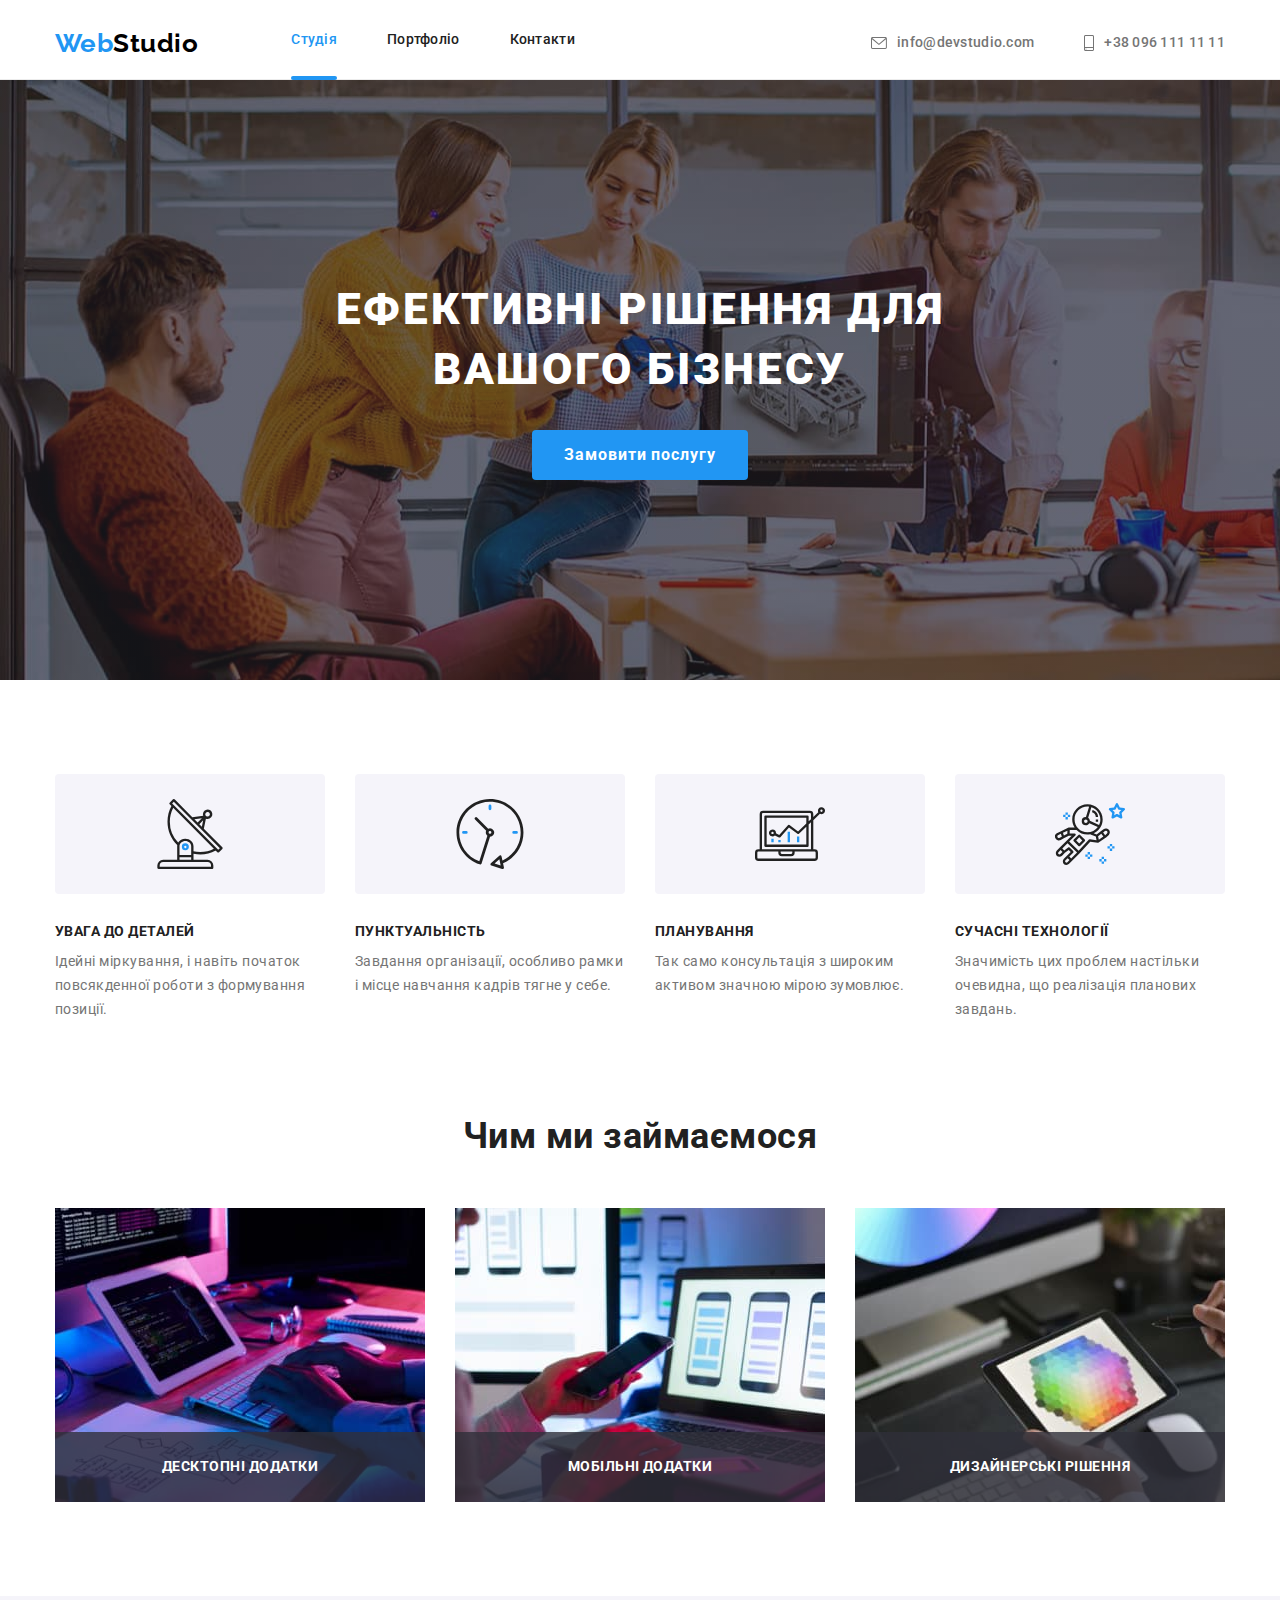
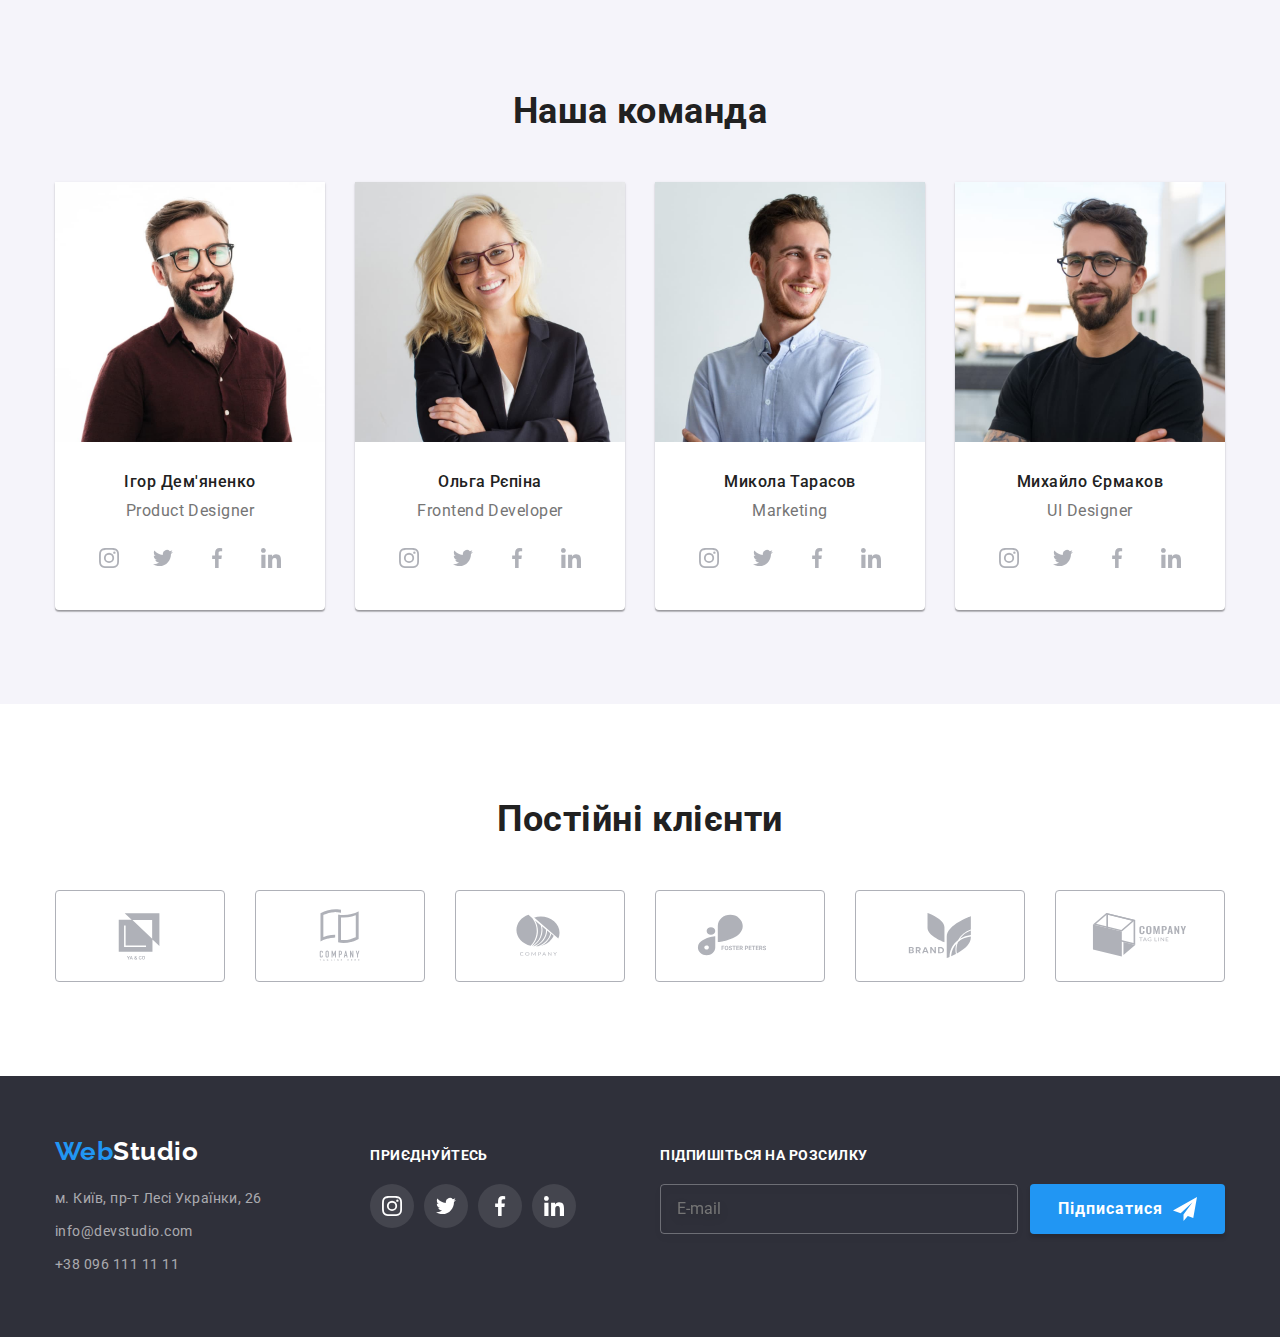
==== commit 084b4b9c: "Modal form done" ====
--- a/index.html
+++ b/index.html
@@ -420,7 +420,7 @@
         </div>
     </footer>
 
-    <div class="backdrop " data-modal>
+    <div class="backdrop is-hidden" data-modal>
         <div class="modal">
             <button type="button" class="modal-close-btn" data-modal-close>
                 <svg class="close-icon" width="18" height="18">
@@ -466,8 +466,13 @@
                 </label>
 
                 <label class="modal-form-check-field">
-                    <input type="checkbox" name="policy" class="modal-form-checkbox" required>
-                    Погоджуюся з розсилкою та приймаю <a href="">Умови договору</a>
+                    <input type="checkbox" name="policy" class="modal-form-checkbox visually-hidden" required>
+                    <svg class="modal-form-own-checkbox" width="16" height="15">
+                        <use class="modal-form-own-checkbox-icon" href="./images/sprite.svg#icon-check"></use>
+                    </svg>
+                    <span class="modal-form-checkbox-desc">
+                        Погоджуюся з розсилкою та приймаю <a class="modal-form-checkbox-desc-link" href="">Умови договору</a>
+                    </span>
                 </label>
 
                 <button type="submit" class="submit-button send">Відправити</button>
@@ -475,8 +480,6 @@
         </div>
     </div>
 
-    <!--backdrop is-hidden -->
-
     <script src="./js/modal.js"></script>
 </body>
 </html>--- a/css/styles.css
+++ b/css/styles.css
@@ -814,6 +814,7 @@
 }
 
 .modal-form-comment {
+  display: block;
   width: 100%;
   height: 120px;
   border: 1px solid rgba(33, 33, 33, 0.2);
@@ -827,11 +828,47 @@
   font-size: 12px;
   line-height: 1.17;
   letter-spacing: 0.01em;
-
   color: var(--placeholder-color);
+}
+
+.modal-form-check-field {
+  display: flex;
+  align-items: center;
+  gap: 8px;
+}
+
+.modal-form-own-checkbox {
+  border: 2px solid var(--primary-black-color);
+  border-radius: 2px;
+  cursor: pointer;
+}
+
+.modal-form-own-checkbox-icon {
+  display: none;
+  fill: var(--primary-white-color);
+}
+
+.modal-form-checkbox:checked + .modal-form-own-checkbox {
+  background-color: var(--accent-color);
+  border: 0;
+}
+
+.modal-form-checkbox:checked + .modal-form-own-checkbox .modal-form-own-checkbox-icon {
+  display: block;
+}
+
+.modal-form-checkbox-desc {
+  font-size: 14px;
+  line-height: 1.71;
+  color: var(--secondary-text-color);
+}
+
+.modal-form-checkbox-desc-link {
+  color: var(--accent-color);
 }
 
 .send {
   margin-top: 30px;
   padding: 10px 52px;
-}
+  align-self: center;
+}
